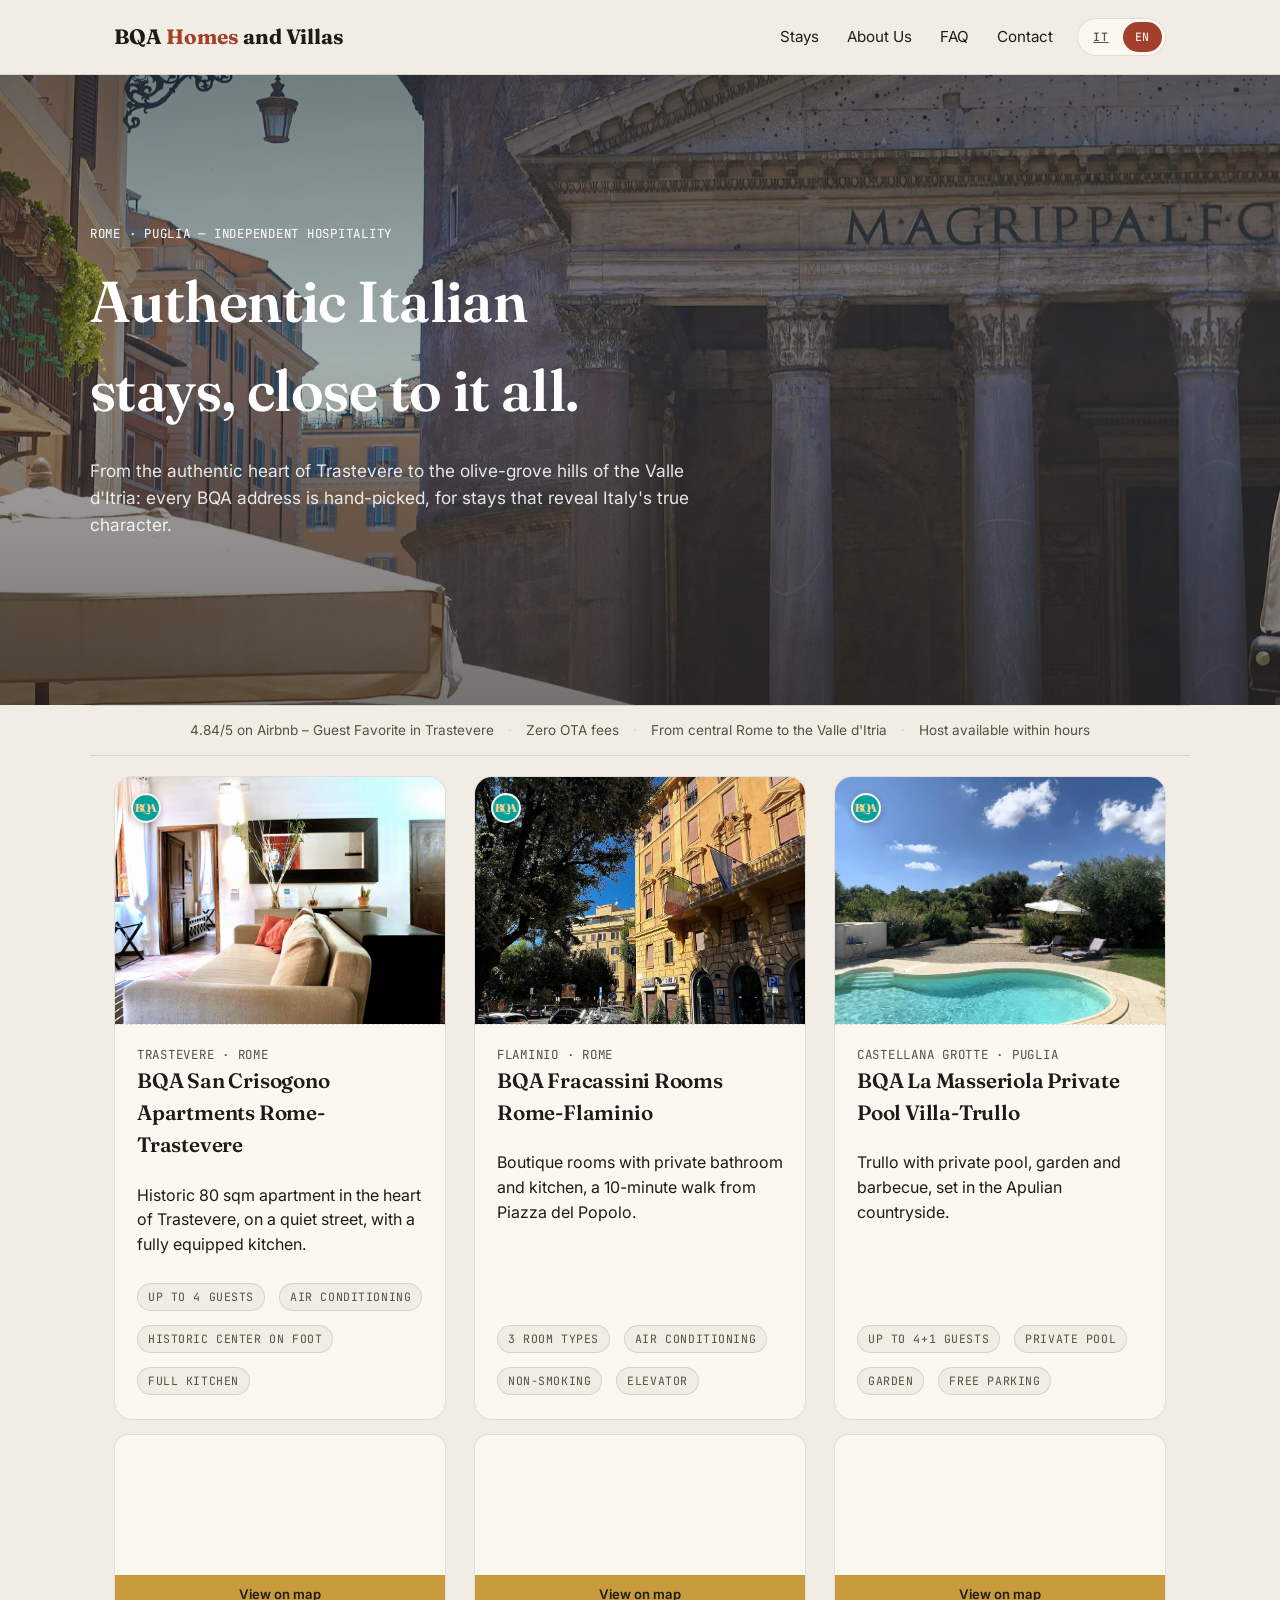
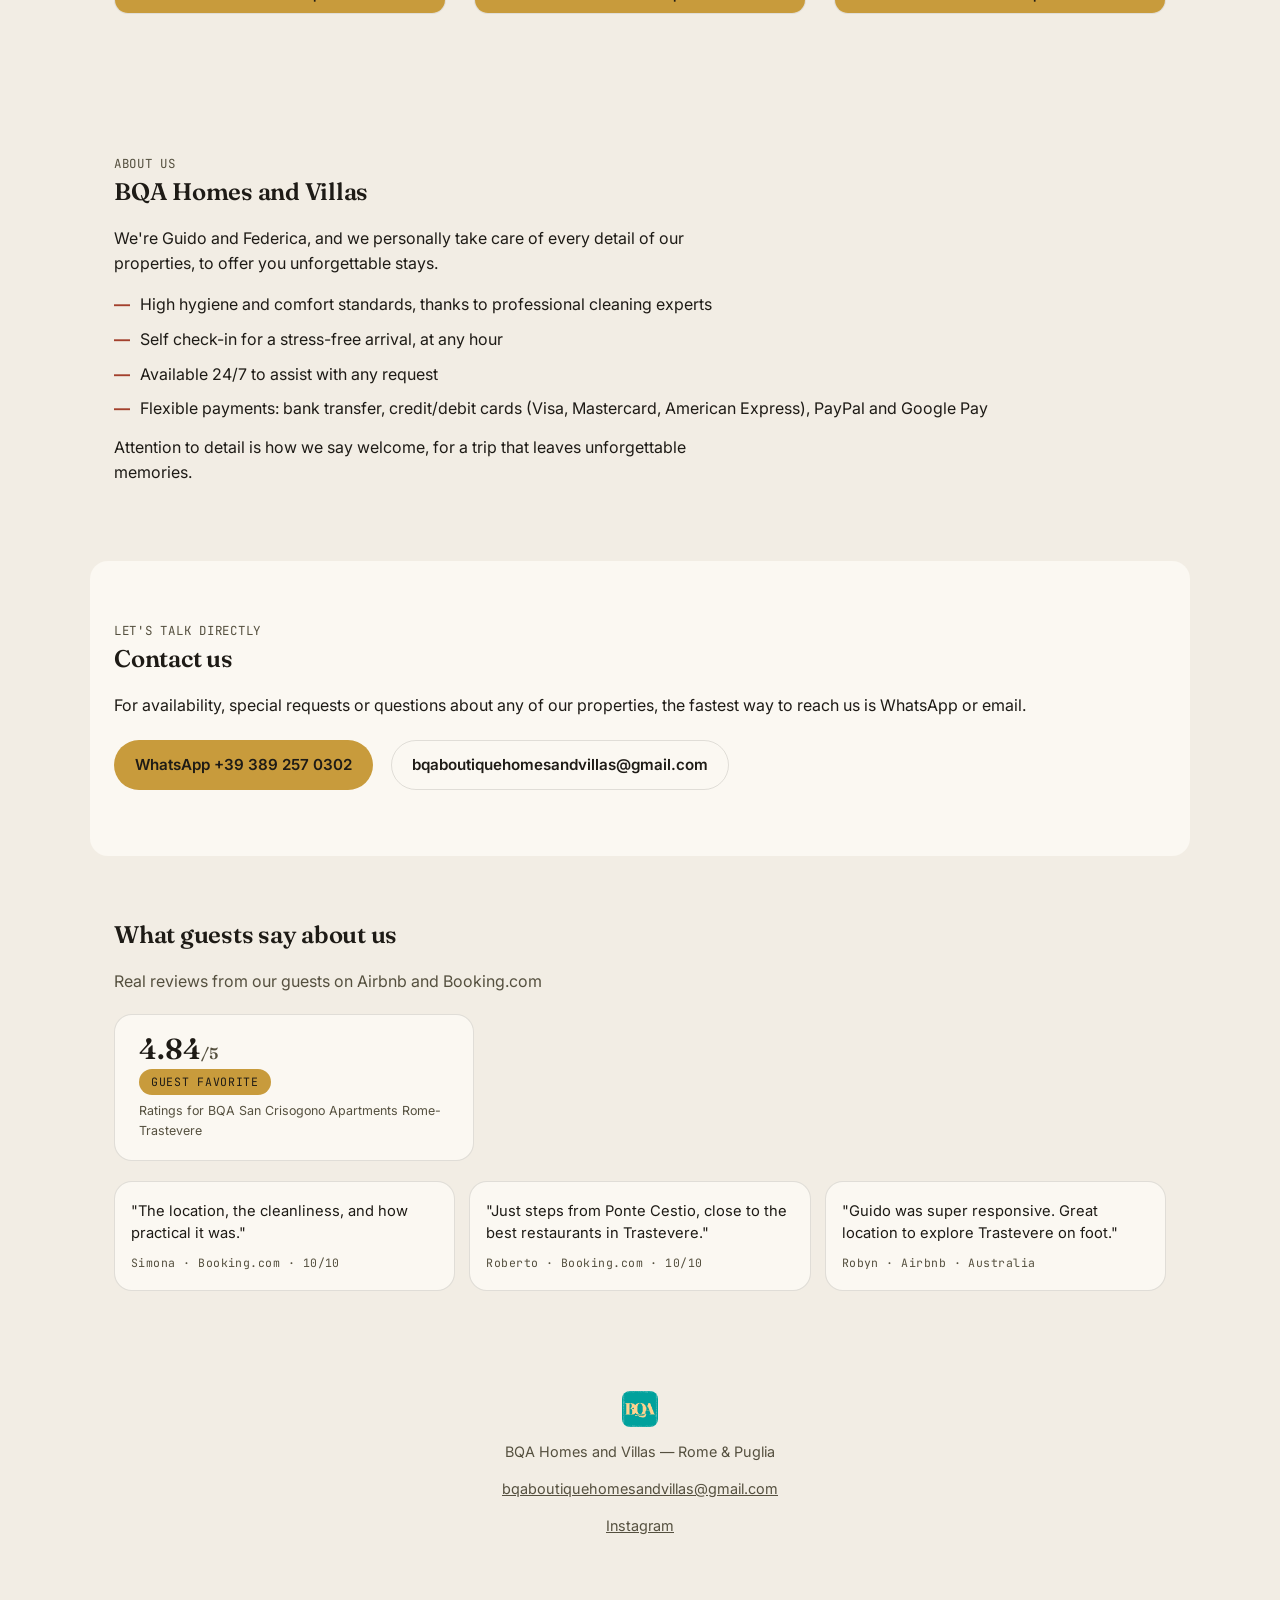
==== en/index.html @ 6a070a38 "Dati strutturati: JSON-LD WebSite in home IT ed EN - Aggiunto il blocco WebSite (name, url, inLangua" ====
<!DOCTYPE html>
<html lang="en" data-static-lang="en">
<head>
<meta charset="UTF-8">
<meta name="viewport" content="width=device-width, initial-scale=1.0">
<title>BQA Homes and Villas — Boutique Stays in Rome and Puglia</title>
<meta name="description" id="meta-description" content="BQA Homes and Villas: boutique stays in Rome (Trastevere, Flaminio) and the Puglia countryside near Castellana Grotte. Book directly with us, no OTA fees.">
<meta property="og:type" content="website">
<meta property="og:title" content="BQA Homes and Villas — Boutique Stays in Rome and Puglia">
<meta property="og:description" content="BQA Homes and Villas: boutique stays in Rome (Trastevere, Flaminio) and the Puglia countryside near Castellana Grotte. Book directly with us, no OTA fees.">
<meta property="og:image" content="https://bqahomesandvillas.com/images/Trastevere/salone1.jpg">
<meta property="og:url" content="https://bqahomesandvillas.com/en/">
<link rel="canonical" href="https://bqahomesandvillas.com/en/">
<meta property="og:locale" content="en_US">
<meta name="twitter:card" content="summary_large_image">
<meta name="twitter:title" content="BQA Homes and Villas — Boutique Stays in Rome and Puglia">
<meta name="twitter:description" content="BQA Homes and Villas: boutique stays in Rome (Trastevere, Flaminio) and the Puglia countryside near Castellana Grotte. Book directly with us, no OTA fees.">
<meta name="twitter:image" content="https://bqahomesandvillas.com/images/Trastevere/salone1.jpg">
<link rel="alternate" hreflang="it" href="https://bqahomesandvillas.com/">
<link rel="alternate" hreflang="en" href="https://bqahomesandvillas.com/en/">
<link rel="alternate" hreflang="x-default" href="https://bqahomesandvillas.com/">
<link rel="icon" href="/favicon.ico" sizes="48x48">
<link rel="icon" type="image/png" href="/images/icon-192.png" sizes="192x192">
<link rel="apple-touch-icon" href="/images/apple-touch-icon.png">
<link rel="stylesheet" href="/styles.css">
<script type="application/ld+json">
{
  "@context": "https://schema.org",
  "@type": "Organization",
  "name": "BQA Homes and Villas",
  "url": "https://bqahomesandvillas.com/",
  "logo": "https://bqahomesandvillas.com/images/icon-512.png",
  "sameAs": [
    "https://www.airbnb.it/h/bqa-san-crisogono-trastevere-roma",
    "https://www.booking.com/hotel/it/bqa-boutique-apartment-in-trastevere.html",
    "https://www.instagram.com/bqahomesandvillas/"
  ]
}
</script>
<script type="application/ld+json">
{
  "@context": "https://schema.org",
  "@type": "WebSite",
  "name": "BQA Homes and Villas",
  "url": "https://bqahomesandvillas.com/en/",
  "inLanguage": "en"
}
</script>
<!-- TODO: add Facebook and the Google Business listing to "sameAs" once they exist -->
</head>
<body>

<header class="site-header">
  <nav class="nav">
    <a href="/en/" class="brand">BQA <span>Homes</span> and Villas</a>
    <div class="nav-right">
      <ul class="nav-links">
        <li><a href="/en/#strutture">Stays</a></li>
        <li><a href="/en/#chi-siamo">About Us</a></li>
        <li><a href="/en/faq.html">FAQ</a></li>
        <li><a href="/en/#contatti">Contact</a></li>
      </ul>
      <div class="lang-switch" role="group" aria-label="Lingua / Language">
        <a class="lang-btn" href="/" hreflang="it">IT</a>
        <span class="lang-btn" aria-current="true">EN</span>
      </div>
    </div>
  </nav>
</header>

<section class="hero">
  <div class="hero-bg" aria-hidden="true">
    <div class="hero-bg-slide active"><img src="/images/Atmosfera/1.webp" width="1920" height="2880" alt="" loading="eager"></div>
    <div class="hero-bg-slide"><img src="/images/Atmosfera/2.webp" width="1920" height="3415" alt="" loading="lazy"></div>
    <div class="hero-bg-slide"><img src="/images/Atmosfera/3.webp" width="1920" height="2880" alt="" loading="lazy"></div>
    <div class="hero-bg-slide"><img src="/images/Atmosfera/4.webp" width="1920" height="2880" alt="" loading="lazy"></div>
    <div class="hero-bg-slide"><img src="/images/Atmosfera/5.webp" width="1920" height="2560" alt="" loading="lazy"></div>
    <div class="hero-bg-slide"><img src="/images/Atmosfera/6.webp" width="1920" height="1440" alt="" loading="lazy"></div>
    <div class="hero-bg-slide"><img src="/images/Atmosfera/7.webp" width="1920" height="1280" alt="" loading="lazy"></div>
    <div class="hero-bg-slide"><img src="/images/Atmosfera/8.webp" width="1920" height="2560" alt="" loading="lazy"></div>
  </div>
  <div class="hero-overlay" aria-hidden="true"></div>
  <div class="hero-content">
    <div class="mono eyebrow">Rome · Puglia — Independent hospitality</div>
    <h1>Authentic Italian stays, close to it all.</h1>
    <p class="lede">From the authentic heart of Trastevere to the olive-grove hills of the Valle d'Itria: every BQA address is hand-picked, for stays that reveal Italy's true character.</p>
  </div>
</section>

<div class="trust-bar">
  <span>4.84/5 on Airbnb – Guest Favorite in Trastevere</span>
  <span class="trust-sep" aria-hidden="true">·</span>
  <span>Zero OTA fees</span>
  <span class="trust-sep" aria-hidden="true">·</span>
  <span>From central Rome to the Valle d'Itria</span>
  <span class="trust-sep" aria-hidden="true">·</span>
  <span>Host available within hours</span>
</div>

<section id="strutture" class="tags">

  <div class="tag-wrap fade-in-section">
    <a class="keytag" href="trastevere.html">
      <img class="ring" src="/images/LOGO.png" width="500" height="500" alt="BQA" loading="lazy">
      <div class="photo"><picture><source srcset="/images/Trastevere/salone1.webp" type="image/webp"><img src="/images/Trastevere/salone1.jpg" width="1920" height="1280" alt="BQA San Crisogono Apartments Rome-Trastevere" loading="lazy"></picture></div>
      <div class="body">
        <div class="mono">Trastevere · Rome</div>
        <h3>BQA San Crisogono Apartments Rome-Trastevere</h3>
        <p>Historic 80 sqm apartment in the heart of Trastevere, on a quiet street, with a fully equipped kitchen.</p>
        <div class="specs">
          <span>Up to 4 guests</span>
          <span>Air conditioning</span>
          <span>Historic center on foot</span>
          <span>Full kitchen</span>
        </div>
      </div>
    </a>
    <div class="map-card compact">
      <iframe src="https://www.google.com/maps?q=41.8880726,12.4743106&z=16&output=embed" loading="lazy" referrerpolicy="no-referrer-when-downgrade" title="Map BQA San Crisogono Apartments Rome-Trastevere"></iframe>
      <a class="map-btn" href="https://www.google.com/maps/place/BQA+San+Crisogono+Apartments+Rome-Trastevere/@41.8880726,12.4717357,17z/data=!4m11!3m10!1s0x132f6107975628ed:0x79af854c231a8281!5m4!1s2026-08-06!2i3!4m1!1i2!8m2!3d41.8880726!4d12.4743106!16s%2Fg%2F11y474mmqk?authuser=1&amp;entry=ttu&amp;g_ep=EgoyMDI2MDcyOS4wIKXMDSoASAFQAw%3D%3D" target="_blank" rel="noopener">View on map</a>
    </div>
  </div>

  <div class="tag-wrap fade-in-section">
    <a class="keytag" href="/en/flaminio.html">
      <img class="ring" src="/images/LOGO.png" width="500" height="500" alt="BQA" loading="lazy">
      <div class="photo"><picture><source srcset="/images/Flaminio/15.webp" type="image/webp"><img src="/images/Flaminio/15.JPG" width="975" height="1300" alt="BQA Fracassini Rooms Rome-Flaminio" loading="lazy"></picture></div>
      <div class="body">
        <div class="mono">Flaminio · Rome</div>
        <h3>BQA Fracassini Rooms Rome-Flaminio</h3>
        <p>Boutique rooms with private bathroom and kitchen, a 10-minute walk from Piazza del Popolo.</p>
        <div class="specs">
          <span>3 room types</span>
          <span>Air conditioning</span>
          <span>Non-smoking</span>
          <span>Elevator</span>
        </div>
      </div>
    </a>
    <div class="map-card compact">
      <iframe src="https://www.google.com/maps?q=41.9234542,12.4691615&z=16&output=embed" loading="lazy" referrerpolicy="no-referrer-when-downgrade" title="Map BQA Fracassini Rooms Rome-Flaminio"></iframe>
      <a class="map-btn" href="https://www.google.com/maps/place/BQA+Fracassini+Rooms+Rome-Flaminio/@41.9234542,12.4665866,17z/data=!3m1!4b1!4m9!3m8!1s0x132f6139728bdc01:0xfcf9cb8cf42d84df!5m2!4m1!1i2!8m2!3d41.9234542!4d12.4691615!16s%2Fg%2F11lp60v3zh?hl=it-IT&amp;entry=ttu&amp;g_ep=EgoyMDI2MDcyOS4wIKXMDSoASAFQAw%3D%3D" target="_blank" rel="noopener">View on map</a>
    </div>
  </div>

  <div class="tag-wrap fade-in-section">
    <a class="keytag" href="/en/masseriola.html">
      <img class="ring" src="/images/LOGO.png" width="500" height="500" alt="BQA" loading="lazy">
      <div class="photo"><picture><source srcset="/images/Masseriola/1.webp" type="image/webp"><img src="/images/Masseriola/1.jpeg" width="1440" height="1046" alt="BQA La Masseriola Private Pool Villa-Trullo" loading="lazy"></picture></div>
      <div class="body">
        <div class="mono">Castellana Grotte · Puglia</div>
        <h3>BQA La Masseriola Private Pool Villa-Trullo</h3>
        <p>Trullo with private pool, garden and barbecue, set in the Apulian countryside.</p>
        <div class="specs">
          <span>Up to 4+1 guests</span>
          <span>Private pool</span>
          <span>Garden</span>
          <span>Free parking</span>
        </div>
      </div>
    </a>
    <div class="map-card compact">
      <iframe src="https://www.google.com/maps?q=40.8542347,17.2063741&z=16&output=embed" loading="lazy" referrerpolicy="no-referrer-when-downgrade" title="Map BQA La Masseriola Private Pool Villa-Trullo"></iframe>
      <a class="map-btn" href="https://www.google.com/maps/place/Strada+Comunale+Masseriola,+70013+Castellana+Grotte+BA/@40.8542347,17.2037992,17z/data=!3m1!4b1!4m6!3m5!1s0x1347b40980328535:0xad001b690aec833f!8m2!3d40.8542347!4d17.2063741!16s%2Fg%2F1q6j5svrz?entry=ttu&amp;g_ep=EgoyMDI2MDcyOS4wIKXMDSoASAFQAw%3D%3D" target="_blank" rel="noopener">View on map</a>
    </div>
  </div>

</section>

<section class="section fade-in-section" id="chi-siamo">
  <div class="mono">About us</div>
  <h2>BQA Homes and Villas</h2>
  <p class="lede" style="max-width:60ch;">We're Guido and Federica, and we personally take care of every detail of our properties, to offer you unforgettable stays.</p>
  <ul class="points">
    <li>High hygiene and comfort standards, thanks to professional cleaning experts</li>
    <li>Self check-in for a stress-free arrival, at any hour</li>
    <li>Available 24/7 to assist with any request</li>
    <li>Flexible payments: bank transfer, credit/debit cards (Visa, Mastercard, American Express), PayPal and Google Pay</li>
  </ul>
  <p class="lede" style="max-width:60ch; margin-top:14px;">Attention to detail is how we say welcome, for a trip that leaves unforgettable memories.</p>
</section>

<section id="contatti" class="section alt">
  <div class="mono">Let's talk directly</div>
  <h2>Contact us</h2>
  <p>For availability, special requests or questions about any of our properties, the fastest way to reach us is WhatsApp or email.</p>
  <div class="badge-row">
    <a class="btn btn-primary" href="https://wa.me/393892570302" target="_blank" rel="noopener">WhatsApp +39 389 257 0302</a>
    <a class="btn btn-outline" style="border-color:var(--line); color:var(--ink);" href="mailto:bqaboutiquehomesandvillas@gmail.com">bqaboutiquehomesandvillas@gmail.com</a>
  </div>
</section>

<section class="section home-reviews">
  <h2>What guests say about us</h2>
  <p class="lede">Real reviews from our guests on Airbnb and Booking.com</p>

  <div class="home-reviews-score">
    <div class="home-reviews-score-value"><span>4.84</span><span class="home-reviews-score-outof">/5</span></div>
    <div class="home-reviews-score-badge">Guest favorite</div>
    <div class="home-reviews-score-caption">Ratings for BQA San Crisogono Apartments Rome-Trastevere</div>
  </div>

  <div class="home-reviews-grid">
    <a class="home-review-card fade-in-section" href="trastevere.html#review-simona">
      <span class="home-review-quote">"The location, the cleanliness, and how practical it was."</span>
      <span class="home-review-meta">Simona · Booking.com · 10/10</span>
    </a>
    <a class="home-review-card fade-in-section" href="trastevere.html#review-roberto">
      <span class="home-review-quote">"Just steps from Ponte Cestio, close to the best restaurants in Trastevere."</span>
      <span class="home-review-meta">Roberto · Booking.com · 10/10</span>
    </a>
    <a class="home-review-card fade-in-section" href="trastevere.html#review-robyn">
      <span class="home-review-quote">"Guido was super responsive. Great location to explore Trastevere on foot."</span>
      <span class="home-review-meta">Robyn · Airbnb · Australia</span>
    </a>
  </div>
</section>

<a class="mobile-book-cta" id="mobile-book-cta" href="https://wa.me/393892570302?text=Hi%2C%20I%27d%20like%20information%20about%20your%20properties" target="_blank" rel="noopener">Book Direct</a>

<footer id="site-footer">
  <img class="footer-logo" src="/images/LOGO.png" width="500" height="500" alt="BQA Homes and Villas">
  <p>BQA Homes and Villas — Rome &amp; Puglia</p>
  <p><a href="mailto:bqaboutiquehomesandvillas@gmail.com">bqaboutiquehomesandvillas@gmail.com</a></p>
  <p><a href="https://www.instagram.com/bqahomesandvillas/" target="_blank" rel="noopener noreferrer" aria-label="Instagram BQA Homes and Villas">Instagram</a></p>
</footer>

<script src="/i18n.js"></script>

</body>
</html>
---- styles.css ----
@import url('https://fonts.googleapis.com/css2?family=Fraunces:opsz,wght@9..144,400;9..144,500;9..144,600;9..144,700&family=Inter:wght@400;500;600&family=JetBrains+Mono:wght@400;500&display=swap');

:root{
  --bg: #F2EDE4;
  --card: #FBF8F2;
  --ink: #1E1B16;
  --ink-soft: #55503f;
  --terracotta: #A3402C;
  --olive: #5C6B3F;
  --ochre: #C89B3C;
  --line: rgba(30,27,22,0.12);
  --radius: 18px;
}

*{ box-sizing: border-box; }
.sr-only{
  position:absolute; width:1px; height:1px; padding:0; margin:-1px;
  overflow:hidden; clip:rect(0,0,0,0); white-space:nowrap; border:0;
}
html{ scroll-behavior: smooth; }
body{
  margin:0;
  background: var(--bg);
  color: var(--ink);
  font-family: 'Inter', sans-serif;
  line-height: 1.55;
}
h1,h2,h3,.display{
  font-family: 'Fraunces', serif;
  font-weight: 600;
  letter-spacing: -0.01em;
  margin: 0 0 .4em;
}
.mono{
  font-family: 'JetBrains Mono', monospace;
  letter-spacing: .06em;
  text-transform: uppercase;
  font-size: .78rem;
  color: var(--ink-soft);
}
a{ color: inherit; }
img,svg,picture{ max-width:100%; height:auto; display:block; }

.wrap{ max-width: 1100px; margin: 0 auto; padding: 0 24px; }

/* ---------- Nav ---------- */
.site-header{
  position: sticky; top:0; z-index: 50;
  background: rgba(242,237,228,0.92);
  backdrop-filter: blur(6px);
  border-bottom: 1px solid var(--line);
}
.nav{ display:flex; align-items:center; justify-content:space-between; gap:18px; flex-wrap:wrap; padding: 18px 24px; max-width:1100px; margin:0 auto; }
.brand{ font-family:'Fraunces',serif; font-weight:700; font-size:1.3rem; text-decoration:none; color:var(--ink); }
.brand span{ color: var(--terracotta); }
.nav-right{ display:flex; align-items:center; gap:24px; flex-wrap:wrap; }
.nav-links{ display:flex; gap:28px; list-style:none; margin:0; padding:0; font-size:.95rem; }
.nav-links a{ text-decoration:none; border-bottom:2px solid transparent; padding-bottom:2px; }
.nav-links a:hover{ border-color: var(--terracotta); }

/* ---------- Language switch ---------- */
.lang-switch{
  display:inline-flex; align-items:center; gap:2px;
  border:1px solid var(--line); border-radius:999px;
  padding:3px; background: var(--card);
}
.lang-btn{
  font-family:'JetBrains Mono', monospace; font-size:.72rem; letter-spacing:.06em;
  text-transform:uppercase; font-weight:500;
  border:none; background:transparent; color: var(--ink-soft);
  padding:6px 12px; border-radius:999px; cursor:pointer;
  transition: background .2s ease, color .2s ease;
}
.lang-btn:hover{ color: var(--ink); }
.lang-btn[aria-pressed="true"], .lang-btn[aria-current="true"]{ background: var(--terracotta); color: var(--bg); }
@media (max-width:600px){
  .lang-btn{ padding:13px 14px; }
}

/* ---------- Hero ---------- */
.hero{ position:relative; overflow:hidden; isolation:isolate; display:flex; align-items:center; min-height:clamp(460px, 70vh, 720px); padding:24px; }
.hero-bg{ position:absolute; inset:0; z-index:0; }
.hero-bg-slide{ position:absolute; inset:0; opacity:0; overflow:hidden; transition:opacity 1.2s ease; }
.hero-bg-slide.active{ opacity:1; }
.hero-bg-slide img{ width:100%; height:100%; object-fit:cover; display:block; transform:scale(1); }
.hero-bg-slide.active img{ animation: hero-kenburns 6s ease-in-out forwards; }
@keyframes hero-kenburns{ from{ transform:scale(1); } to{ transform:scale(1.08); } }
.hero-overlay{ position:absolute; inset:0; z-index:1; background:linear-gradient(180deg, rgba(30,27,22,.55) 0%, rgba(30,27,22,.35) 45%, rgba(30,27,22,.62) 100%); }
.hero-content{ position:relative; z-index:2; max-width:1100px; margin:0 auto; width:100%; }
.hero .eyebrow{ margin-bottom: 14px; color:#fff; }
.hero h1{ font-size: clamp(2.2rem, 5vw, 3.6rem); max-width: 14ch; color:#fff; }
.hero p.lede{ max-width:56ch; color: rgba(255,255,255,.88); font-size:1.08rem; }
.hero--plain{ flex-direction:column; align-items:stretch; gap:12px; min-height:0; max-width:1100px; margin:0 auto; padding:60px 24px 0; }
.hero--plain h1{ color: var(--ink); }
.hero--plain p.lede{ color: var(--ink-soft); max-width:64ch; }
.hero--plain .mono{ color: var(--ink-soft); }
@media (prefers-reduced-motion: reduce){
  .hero-bg-slide{ transition:none; }
  .hero-bg-slide.active img{ animation:none; transform:scale(1); }
}

/* ---------- Key tag cards ---------- */
.tags{
  display:grid;
  grid-template-columns: repeat(auto-fit, minmax(280px,1fr));
  gap: 28px;
  padding: 20px 24px 80px;
  max-width: 1100px; margin:0 auto;
}
.keytag{
  background: var(--card);
  border-radius: var(--radius);
  border:1px solid var(--line);
  overflow:hidden;
  text-decoration:none;
  color: var(--ink);
  display:flex; flex-direction:column;
  flex:1;
  transition: transform .25s ease, box-shadow .25s ease;
  position:relative;
}
.keytag:hover{ transform: translateY(-4px); box-shadow: 0 18px 40px rgba(30,27,22,0.14); }
.keytag .ring{
  position:absolute; top:16px; left:16px;
  width:30px; height:30px; border-radius:50%;
  object-fit:cover; background: var(--bg);
  border: 2px solid rgba(251,248,242,0.9);
  box-shadow: 0 2px 6px rgba(30,27,22,0.25);
  z-index:2;
}
.keytag .photo{ aspect-ratio: 4/3; overflow:hidden; }
.keytag .photo picture{ height:100%; }
.keytag .photo img{ width:100%; height:100%; object-fit:cover; }
.keytag .body{ padding: 20px 22px 24px; border-top: 1px dashed var(--line); display:flex; flex-direction:column; flex:1; }
.keytag h3{ font-size:1.3rem; margin-bottom:.25em; }
.keytag .specs{ display:flex; gap:14px; margin-top:auto; padding-top:10px; flex-wrap:wrap; }
.keytag .specs span{ font-family:'JetBrains Mono', monospace; font-size:.72rem; letter-spacing:.05em; text-transform:uppercase; color:var(--ink-soft); background:var(--bg); border:1px solid var(--line); border-radius:20px; padding:4px 10px; }

/* ---------- Sections ---------- */
.section{ padding: 60px 24px; max-width:1100px; margin:0 auto; }
.section.alt{ background: var(--card); border-radius: var(--radius); }
.two-col{ display:grid; grid-template-columns: 1.1fr .9fr; gap:48px; align-items:start; }
@media (max-width:760px){ .two-col{ grid-template-columns:1fr; } }

.gallery{ display:grid; grid-template-columns:1fr 1fr; gap:14px; margin-top:18px; }
.gallery img{ border-radius: 14px; aspect-ratio:4/3; object-fit:cover; }

.gallery-grid{ display:grid; grid-template-columns: repeat(auto-fill, minmax(150px,1fr)); gap:10px; margin-top:14px; }
.gallery-grid a{ display:block; border-radius:10px; overflow:hidden; }
.gallery-grid img{ border-radius:10px; aspect-ratio:4/3; object-fit:cover; width:100%; transition: transform .25s ease, opacity .25s ease; }
.gallery-grid a:hover img{ transform: scale(1.05); opacity:.9; }

ul.points{ list-style:none; margin:0; padding:0; display:grid; gap:10px; }
ul.points li{ display:flex; gap:10px; align-items:flex-start; }
ul.points li::before{ content:"—"; color:var(--terracotta); font-weight:700; }

/* ---------- Booking card ---------- */
.book-card{
  background: var(--ink); color: var(--bg);
  border-radius: var(--radius);
  padding: 32px;
}
.book-card h2{ color: var(--bg); }
.book-card .mono{ color: rgba(242,237,228,0.6); }
.btn{
  display:inline-flex; align-items:center; gap:8px;
  padding: 12px 20px; border-radius: 999px;
  text-decoration:none; font-weight:600; font-size:.95rem;
  border: 1px solid transparent;
  margin: 6px 8px 6px 0;
}
.btn-primary{ background: var(--ochre); color: var(--ink); }
.btn-primary:hover{ background:#dcae4a; }
.btn-outline{ border-color: rgba(242,237,228,0.4); color: var(--bg); }
.btn-outline:hover{ border-color: var(--bg); }
.btn-outline-dark{ border-color: var(--line); color: var(--ink); }
.btn-outline-dark:hover{ border-color: var(--terracotta); color: var(--terracotta); }

.avail-form{
  display:flex; flex-wrap:wrap; align-items:flex-end; gap:12px;
  margin: 18px 0 6px;
}
.avail-form-row{ display:flex; flex-direction:column; gap:4px; }
.avail-form-row label{
  font-family:'JetBrains Mono', monospace; font-size:.72rem; letter-spacing:.04em;
  color: rgba(242,237,228,0.7);
}
.avail-form-row input{
  font-family:'Inter', sans-serif; font-size:.92rem;
  padding:9px 12px; border-radius:10px; border:1px solid rgba(242,237,228,0.3);
  background: rgba(242,237,228,0.08); color: var(--bg);
}
.avail-form-row-guests input{ width:72px; }
.avail-form-error{
  flex-basis:100%; color:#f3a0a0; font-size:.85rem; margin:0;
}
.book-secondary-ctas{ display:flex; flex-wrap:wrap; }

.bank-box{
  margin-top:18px; padding:16px 18px; border-radius:12px;
  background: rgba(242,237,228,0.06); border:1px solid rgba(242,237,228,0.15);
  font-family:'JetBrains Mono', monospace; font-size:.86rem; line-height:1.7;
}

.pay-badges{ display:flex; gap:8px; flex-wrap:wrap; margin-top:14px; }
.pay-badges span{
  font-family:'JetBrains Mono', monospace; font-size:.72rem; letter-spacing:.05em; text-transform:uppercase;
  color: rgba(242,237,228,0.85); background: rgba(242,237,228,0.08);
  border:1px solid rgba(242,237,228,0.25); border-radius:20px; padding:5px 12px;
}

/* ---------- Footer ---------- */
.cross-links{ max-width:1100px; margin:0 auto; padding: 0 24px 8px; text-align:center; font-size:.85rem; color: var(--ink-soft); }
.cross-links a{ color: var(--terracotta); text-decoration: underline; }

/* ---------- FAQ accordion ---------- */
.faq-accordion{ margin-top:20px; border-top:1px solid var(--line); }
.faq-item{ border-bottom:1px solid var(--line); }
.faq-item h3{ margin:0; font-family:'Inter', sans-serif; font-weight:600; letter-spacing:normal; }
.faq-question{
  width:100%; display:flex; align-items:center; justify-content:space-between; gap:16px;
  background:none; border:0; padding:18px 4px; text-align:left; cursor:pointer;
  font-family:'Inter', sans-serif; font-size:1rem; font-weight:600; color:var(--ink);
}
.faq-question:hover{ color:var(--terracotta); }
.faq-icon{
  font-size:1.4rem; color:var(--terracotta); line-height:1; flex-shrink:0;
  transition: transform .25s ease;
}
.faq-question[aria-expanded="true"] .faq-icon{ transform:rotate(45deg); }
.faq-panel{ display:grid; grid-template-rows:0fr; transition:grid-template-rows .3s ease; }
.faq-panel.open{ grid-template-rows:1fr; }
.faq-panel-inner{ overflow:hidden; }
.faq-panel-inner p{ margin:0 0 18px; padding-right:40px; color:var(--ink-soft); line-height:1.6; font-size:.95rem; }

footer{ padding: 40px 24px 60px; text-align:center; color: var(--ink-soft); font-size:.9rem; }
footer a{ text-decoration:underline; }
footer .footer-logo{ height:36px; width:auto; margin:0 auto 14px; border-radius:8px; }

.badge-row{ display:flex; gap:10px; flex-wrap:wrap; margin-top:16px; }

/* ---------- Map card ---------- */
.tag-wrap{ display:flex; flex-direction:column; gap:14px; }

.map-card{
  border-radius:14px; overflow:hidden; border:1px solid var(--line); background:var(--card);
  margin-top:20px;
}
.map-card iframe{ width:100%; height:220px; display:block; border:0; }
.map-card .map-btn{
  display:block; text-align:center; text-decoration:none;
  background: var(--ochre); color: var(--ink);
  font-weight:600; font-size:.92rem; padding:12px;
}
.map-card .map-btn:hover{ background:#dcae4a; }

.map-card.compact{ margin-top:0; }
.map-card.compact iframe{ height:140px; }
.map-card.compact .map-btn{ padding:9px; font-size:.82rem; }

.avail-card{
  border-radius:14px; overflow:hidden; border:1px solid var(--line); background:var(--card);
  margin-top:14px;
}
.avail-card .avail-body{ padding:16px 18px 14px; }
.avail-card .avail-body p{ font-size:.92rem; color:var(--ink); line-height:1.6; margin:6px 0 0; }
.avail-card .avail-btn{
  display:block; text-align:center; text-decoration:none;
  background: var(--olive); color: var(--bg);
  font-weight:600; font-size:.92rem; padding:12px;
}
.avail-card .avail-btn:hover{ background:#4d5934; }

.avail-card.compact{ margin-top:0; }
.avail-card.compact .avail-body{ padding:12px 14px 10px; }
.avail-card.compact .avail-body p{ font-size:.82rem; }
.avail-card.compact .avail-btn{ padding:9px; font-size:.82rem; }

/* ---------- Zona / Quartiere ---------- */
.zona-quartiere .lede{ max-width:64ch; color:var(--ink-soft); }
.zona-grid{
  display:grid; grid-template-columns: repeat(auto-fill, minmax(150px,1fr));
  gap:10px; margin-top:18px;
}
.zona-thumb{
  display:block; width:100%; padding:0; margin:0; border:0; cursor:pointer;
  background:none; border-radius:10px; overflow:hidden;
}
.zona-thumb img{
  border-radius:10px; aspect-ratio:4/3; object-fit:cover; width:100%;
  transition: transform .25s ease, opacity .25s ease;
}
.zona-thumb:hover img{ transform: scale(1.05); opacity:.9; }

.gallery-thumb{
  display:block; width:100%; padding:0; margin:0; border:0; cursor:pointer;
  background:none; border-radius:10px; overflow:hidden;
}
.gallery-thumb img{
  border-radius:10px; aspect-ratio:4/3; object-fit:cover; width:100%;
  transition: transform .25s ease, opacity .25s ease;
}
.gallery-thumb:hover img{ transform: scale(1.05); opacity:.9; }

/* ---------- Lightbox ---------- */
.lightbox{ position:fixed; inset:0; z-index:200; display:none; align-items:center; justify-content:center; }
.lightbox.open{ display:flex; }
.lightbox-backdrop{ position:absolute; inset:0; background: rgba(30,27,22,0.92); }
.lightbox-img{
  position:relative; max-width:90vw; max-height:82vh; border-radius:12px;
  box-shadow: 0 20px 60px rgba(0,0,0,0.5); z-index:1;
}
.lightbox-close, .lightbox-prev, .lightbox-next{
  position:absolute; z-index:2; background: rgba(251,248,242,0.12);
  border:1px solid rgba(251,248,242,0.35); color: var(--bg);
  width:44px; height:44px; border-radius:50%; font-size:1.4rem; line-height:1;
  cursor:pointer; display:flex; align-items:center; justify-content:center;
  transition: background .2s ease;
}
.lightbox-close:hover, .lightbox-prev:hover, .lightbox-next:hover{ background: rgba(251,248,242,0.25); }
.lightbox-close{ top:18px; right:18px; }
.lightbox-prev{ left:18px; top:50%; transform:translateY(-50%); }
.lightbox-next{ right:18px; top:50%; transform:translateY(-50%); }
.lightbox-counter{
  position:absolute; bottom:18px; left:50%; transform:translateX(-50%); z-index:2;
  font-family:'JetBrains Mono', monospace; font-size:.78rem;
  color: rgba(251,248,242,0.8); letter-spacing:.06em;
}
@media (max-width:640px){
  .lightbox-prev{ left:8px; }
  .lightbox-next{ right:8px; }
  .lightbox-close{ top:10px; right:10px; }
}

/* ---------- Perché Prenotare Diretto ---------- */
.why-grid{
  display:grid; grid-template-columns: repeat(5, 1fr);
  gap:14px; margin-top:20px;
}
.why-card{
  padding: 12px 10px; text-align:center;
}
.why-icon{ font-size:1.8rem; margin-bottom:10px; }
.why-card p{ margin:0; font-size:.92rem; color:var(--ink); line-height:1.5; }
@media (max-width:900px){ .why-grid{ grid-template-columns: repeat(2, 1fr); } }
@media (max-width:560px){ .why-grid{ grid-template-columns: 1fr; } }

/* ---------- Recensioni ---------- */
.reviews-section .lede{ max-width:64ch; color:var(--ink-soft); }

.reviews-score{
  display:flex; gap:32px; flex-wrap:wrap; align-items:center;
  background: var(--card); border:1px solid var(--line); border-radius: var(--radius);
  padding: 24px 28px; margin-top:20px;
}
.reviews-score-main{ min-width:160px; }
.reviews-score-value{ font-family:'Fraunces', serif; font-weight:600; font-size:2.2rem; color:var(--ink); line-height:1; }
.reviews-score-outof{ font-size:1.1rem; color:var(--ink-soft); }
.reviews-score-badge{
  display:inline-block; margin-top:8px;
  font-family:'JetBrains Mono', monospace; font-size:.72rem; letter-spacing:.06em; text-transform:uppercase;
  color: var(--ink); background: var(--ochre); border-radius:999px; padding:4px 12px;
}
.reviews-score-count{ margin-top:8px; font-size:.82rem; color:var(--ink-soft); }

.reviews-cat-grid{
  display:grid; grid-template-columns: repeat(6, auto); gap:20px; flex:1;
}
.reviews-cat{ display:flex; flex-direction:column; align-items:center; text-align:center; gap:4px; }
.reviews-cat-value{ font-family:'Fraunces', serif; font-weight:600; font-size:1.3rem; color:var(--terracotta); }
.reviews-cat-label{ font-size:.76rem; color:var(--ink-soft); }
@media (max-width:900px){ .reviews-cat-grid{ grid-template-columns: repeat(3, auto); } }
@media (max-width:560px){ .reviews-cat-grid{ grid-template-columns: repeat(2, auto); } }

.reviews-grid{
  display:grid; grid-template-columns: repeat(5, 1fr);
  gap:14px; margin-top:20px;
}
.review-card{
  display:block; width:100%; text-align:left; cursor:pointer;
  background: var(--card); border:1px solid var(--line); border-radius: var(--radius);
  padding: 18px 16px; font-family:'Inter', sans-serif;
  transition: transform .2s ease, box-shadow .2s ease;
}
.review-card:hover{ transform: translateY(-3px); box-shadow: 0 14px 30px rgba(30,27,22,0.12); }
.review-quote::before{
  content:"\201C"; display:block; font-family:'Fraunces', serif;
  font-size:2.2rem; line-height:1; color: var(--terracotta); margin-bottom:2px;
}
.review-quote{ display:block; font-size:.92rem; color:var(--ink); line-height:1.5; }

/* La sezione recensioni usa .section.alt (sfondo --card): le card interne
   passano a --bg per restare distinguibili invece di confondersi con lo sfondo */
.reviews-section.alt .review-card,
.reviews-section.alt .reviews-score{ background: var(--bg); }
.review-meta{ display:block; margin-top:10px; font-family:'JetBrains Mono', monospace; font-size:.72rem; letter-spacing:.04em; color:var(--ink-soft); }
@media (max-width:900px){ .reviews-grid{ grid-template-columns: repeat(2, 1fr); } }
@media (max-width:560px){ .reviews-grid{ grid-template-columns: 1fr; } }

.review-modal{ position:fixed; inset:0; z-index:200; display:none; align-items:center; justify-content:center; padding:24px; }
.review-modal.open{ display:flex; }
.review-modal-backdrop{ position:absolute; inset:0; background: rgba(30,27,22,0.92); }
.review-modal-box{
  position:relative; z-index:1; max-width:560px; width:100%; max-height:82vh; overflow-y:auto;
  background: var(--card); border-radius: var(--radius); padding: 32px 28px;
  box-shadow: 0 20px 60px rgba(0,0,0,0.5);
}
.review-modal-close{
  position:absolute; top:16px; right:16px; width:44px; height:44px; border-radius:50%;
  border:1px solid var(--line); background: var(--bg); color: var(--ink);
  font-size:1.3rem; line-height:1; cursor:pointer; display:flex; align-items:center; justify-content:center;
}
.review-modal-meta{
  font-family:'JetBrains Mono', monospace; font-size:.76rem; letter-spacing:.04em;
  color: var(--terracotta); margin:0 40px 12px 0;
}
.review-modal-text{ margin:0; font-size:1rem; color:var(--ink); line-height:1.65; }

/* ---------- Recensioni homepage ---------- */
.home-reviews .lede{ max-width:64ch; color:var(--ink-soft); }

.home-reviews-score{
  display:flex; flex-direction:column; align-items:flex-start; gap:6px;
  background: var(--card); border:1px solid var(--line); border-radius: var(--radius);
  padding: 20px 24px; margin-top:20px; max-width:360px;
}
.home-reviews-score-value{ font-family:'Fraunces', serif; font-weight:600; font-size:1.8rem; color:var(--ink); line-height:1; }
.home-reviews-score-outof{ font-size:1rem; color:var(--ink-soft); }
.home-reviews-score-badge{
  font-family:'JetBrains Mono', monospace; font-size:.72rem; letter-spacing:.06em; text-transform:uppercase;
  color: var(--ink); background: var(--ochre); border-radius:999px; padding:4px 12px;
}
.home-reviews-score-caption{ font-size:.78rem; color:var(--ink-soft); }

.home-reviews-grid{
  display:grid; grid-template-columns: repeat(3, 1fr);
  gap:14px; margin-top:20px;
}
.home-review-card{
  display:block; text-decoration:none; color:var(--ink);
  background: var(--card); border:1px solid var(--line); border-radius: var(--radius);
  padding: 18px 16px; font-family:'Inter', sans-serif;
  transition: transform .2s ease, box-shadow .2s ease;
}
.home-review-card:hover{ transform: translateY(-3px); box-shadow: 0 14px 30px rgba(30,27,22,0.12); }
.home-review-quote{ display:block; font-size:.92rem; line-height:1.5; }
.home-review-meta{ display:block; margin-top:10px; font-family:'JetBrains Mono', monospace; font-size:.72rem; letter-spacing:.04em; color:var(--ink-soft); }
@media (max-width:760px){ .home-reviews-grid{ grid-template-columns: 1fr; } }

/* ---------- Trust bar ---------- */
.trust-bar{
  max-width:1100px; margin:0 auto; padding:14px 24px;
  display:flex; flex-wrap:wrap; align-items:center; justify-content:center;
  gap:8px 14px; text-align:center;
  font-family:'Inter', sans-serif; font-size:.85rem; color:var(--ink-soft);
  border-top:1px solid var(--line); border-bottom:1px solid var(--line);
}
.trust-sep{ color:var(--line); }
@media (max-width:600px){ .trust-bar{ font-size:.8rem; gap:6px 10px; padding:12px 24px; } }

/* ---------- Fade-in on scroll (JS-only, safe no-JS fallback) ---------- */
.js-fade-ready .fade-in-section{
  opacity:0; transform:translateY(28px);
  transition: opacity .65s ease, transform .65s ease;
}
.js-fade-ready .fade-in-section.visible{ opacity:1; transform:none; }

/* ---------- Mobile sticky booking CTA ---------- */
.mobile-book-cta{ display:none; }
@media (max-width:768px){
  body{ padding-bottom: 64px; }
  .mobile-book-cta{
    display:flex; align-items:center; justify-content:center;
    position:fixed; left:0; right:0; bottom:0; z-index:40;
    background: var(--terracotta); color: var(--bg);
    font-family:'Inter', sans-serif; font-weight:600; font-size:.95rem;
    text-decoration:none; text-align:center;
    padding:14px 24px calc(14px + env(safe-area-inset-bottom));
    box-shadow: 0 -6px 20px rgba(30,27,22,0.18);
    transition: transform .3s ease, opacity .3s ease;
  }
  .mobile-book-cta.hide-at-footer{ transform:translateY(120%); opacity:0; pointer-events:none; }
}
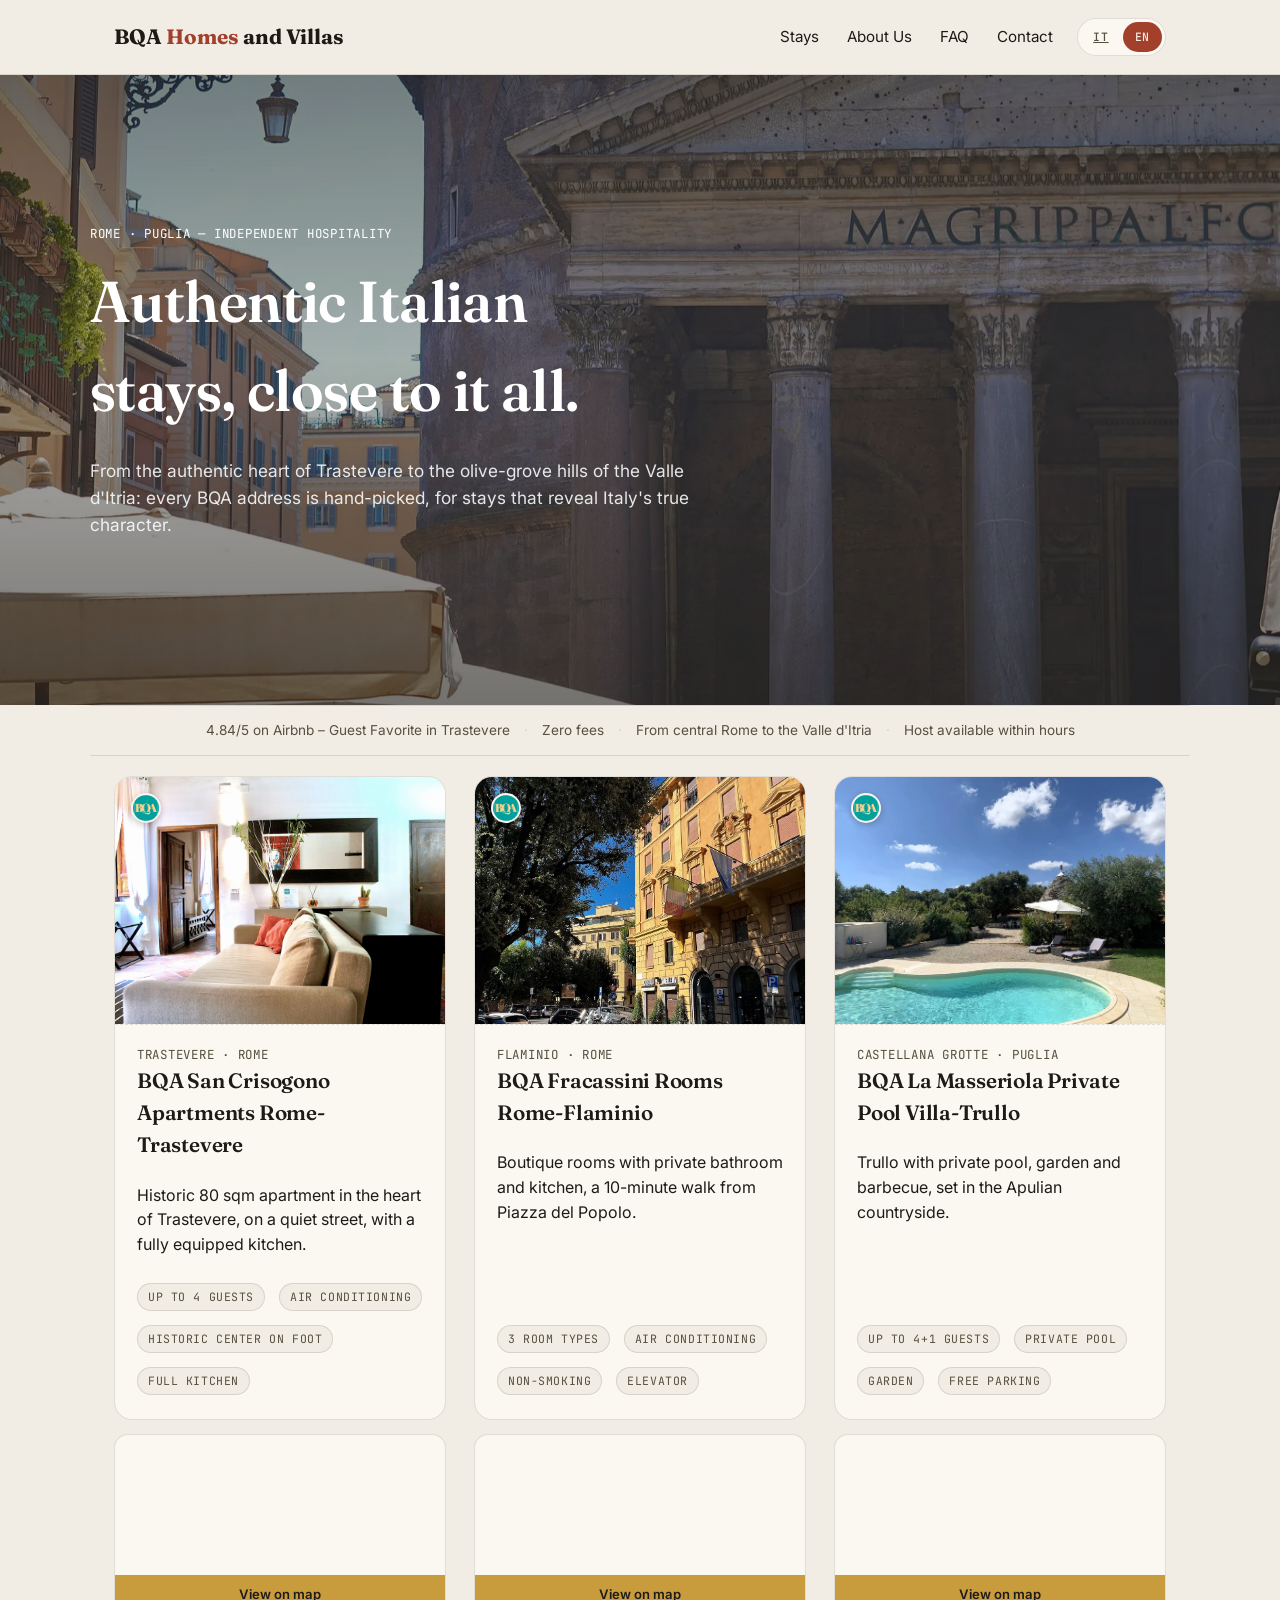
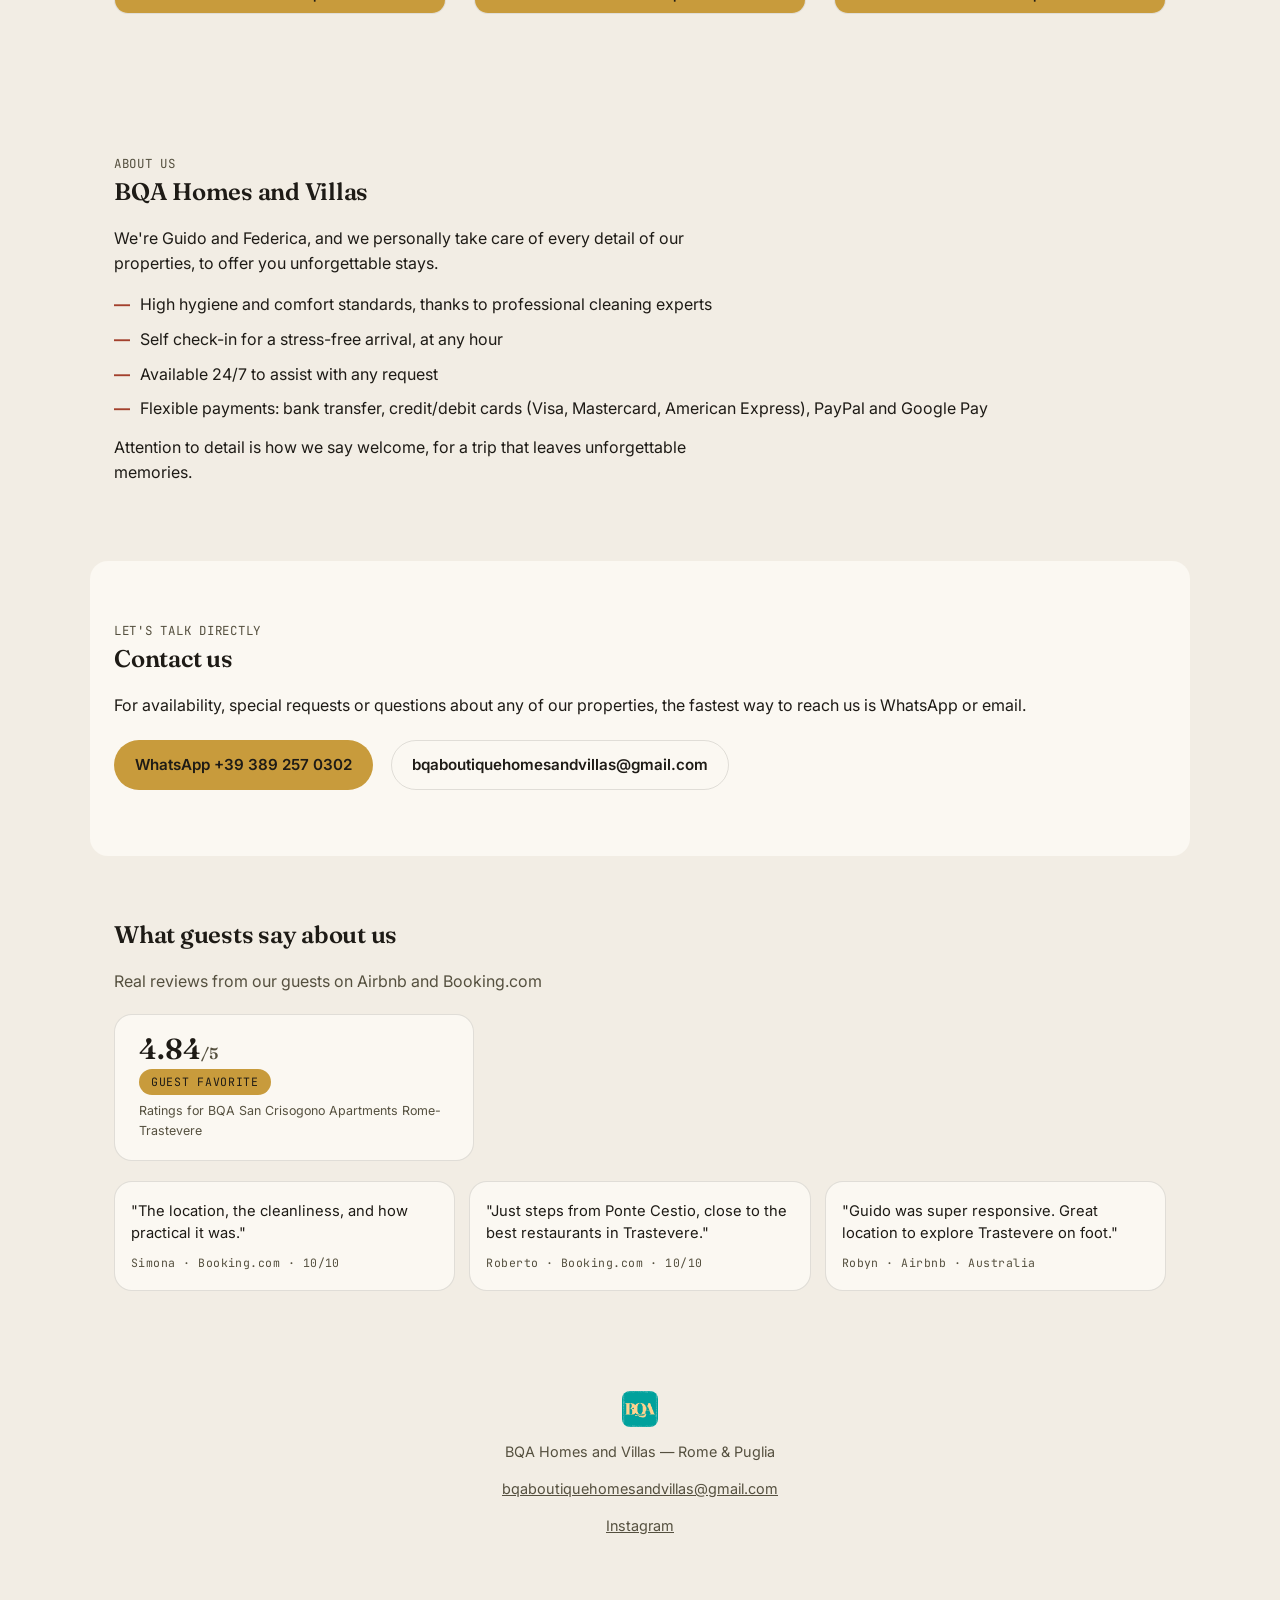
==== commit ad8c6428: "Allinea i fatti del sito con Airbnb e Booking (Fase 1 GEO) Trastevere e Flaminio: orari check-in/che" ====
--- a/en/index.html
+++ b/en/index.html
@@ -4,17 +4,17 @@
 <meta charset="UTF-8">
 <meta name="viewport" content="width=device-width, initial-scale=1.0">
 <title>BQA Homes and Villas — Boutique Stays in Rome and Puglia</title>
-<meta name="description" id="meta-description" content="BQA Homes and Villas: boutique stays in Rome (Trastevere, Flaminio) and the Puglia countryside near Castellana Grotte. Book directly with us, no OTA fees.">
+<meta name="description" id="meta-description" content="BQA Homes and Villas: boutique stays in Rome (Trastevere, Flaminio) and the Puglia countryside near Castellana Grotte. Book directly with us, no fees.">
 <meta property="og:type" content="website">
 <meta property="og:title" content="BQA Homes and Villas — Boutique Stays in Rome and Puglia">
-<meta property="og:description" content="BQA Homes and Villas: boutique stays in Rome (Trastevere, Flaminio) and the Puglia countryside near Castellana Grotte. Book directly with us, no OTA fees.">
+<meta property="og:description" content="BQA Homes and Villas: boutique stays in Rome (Trastevere, Flaminio) and the Puglia countryside near Castellana Grotte. Book directly with us, no fees.">
 <meta property="og:image" content="https://bqahomesandvillas.com/images/Trastevere/salone1.jpg">
 <meta property="og:url" content="https://bqahomesandvillas.com/en/">
 <link rel="canonical" href="https://bqahomesandvillas.com/en/">
 <meta property="og:locale" content="en_US">
 <meta name="twitter:card" content="summary_large_image">
 <meta name="twitter:title" content="BQA Homes and Villas — Boutique Stays in Rome and Puglia">
-<meta name="twitter:description" content="BQA Homes and Villas: boutique stays in Rome (Trastevere, Flaminio) and the Puglia countryside near Castellana Grotte. Book directly with us, no OTA fees.">
+<meta name="twitter:description" content="BQA Homes and Villas: boutique stays in Rome (Trastevere, Flaminio) and the Puglia countryside near Castellana Grotte. Book directly with us, no fees.">
 <meta name="twitter:image" content="https://bqahomesandvillas.com/images/Trastevere/salone1.jpg">
 <link rel="alternate" hreflang="it" href="https://bqahomesandvillas.com/">
 <link rel="alternate" hreflang="en" href="https://bqahomesandvillas.com/en/">
@@ -90,7 +90,7 @@
 <div class="trust-bar">
   <span>4.84/5 on Airbnb – Guest Favorite in Trastevere</span>
   <span class="trust-sep" aria-hidden="true">·</span>
-  <span>Zero OTA fees</span>
+  <span>Zero fees</span>
   <span class="trust-sep" aria-hidden="true">·</span>
   <span>From central Rome to the Valle d'Itria</span>
   <span class="trust-sep" aria-hidden="true">·</span>
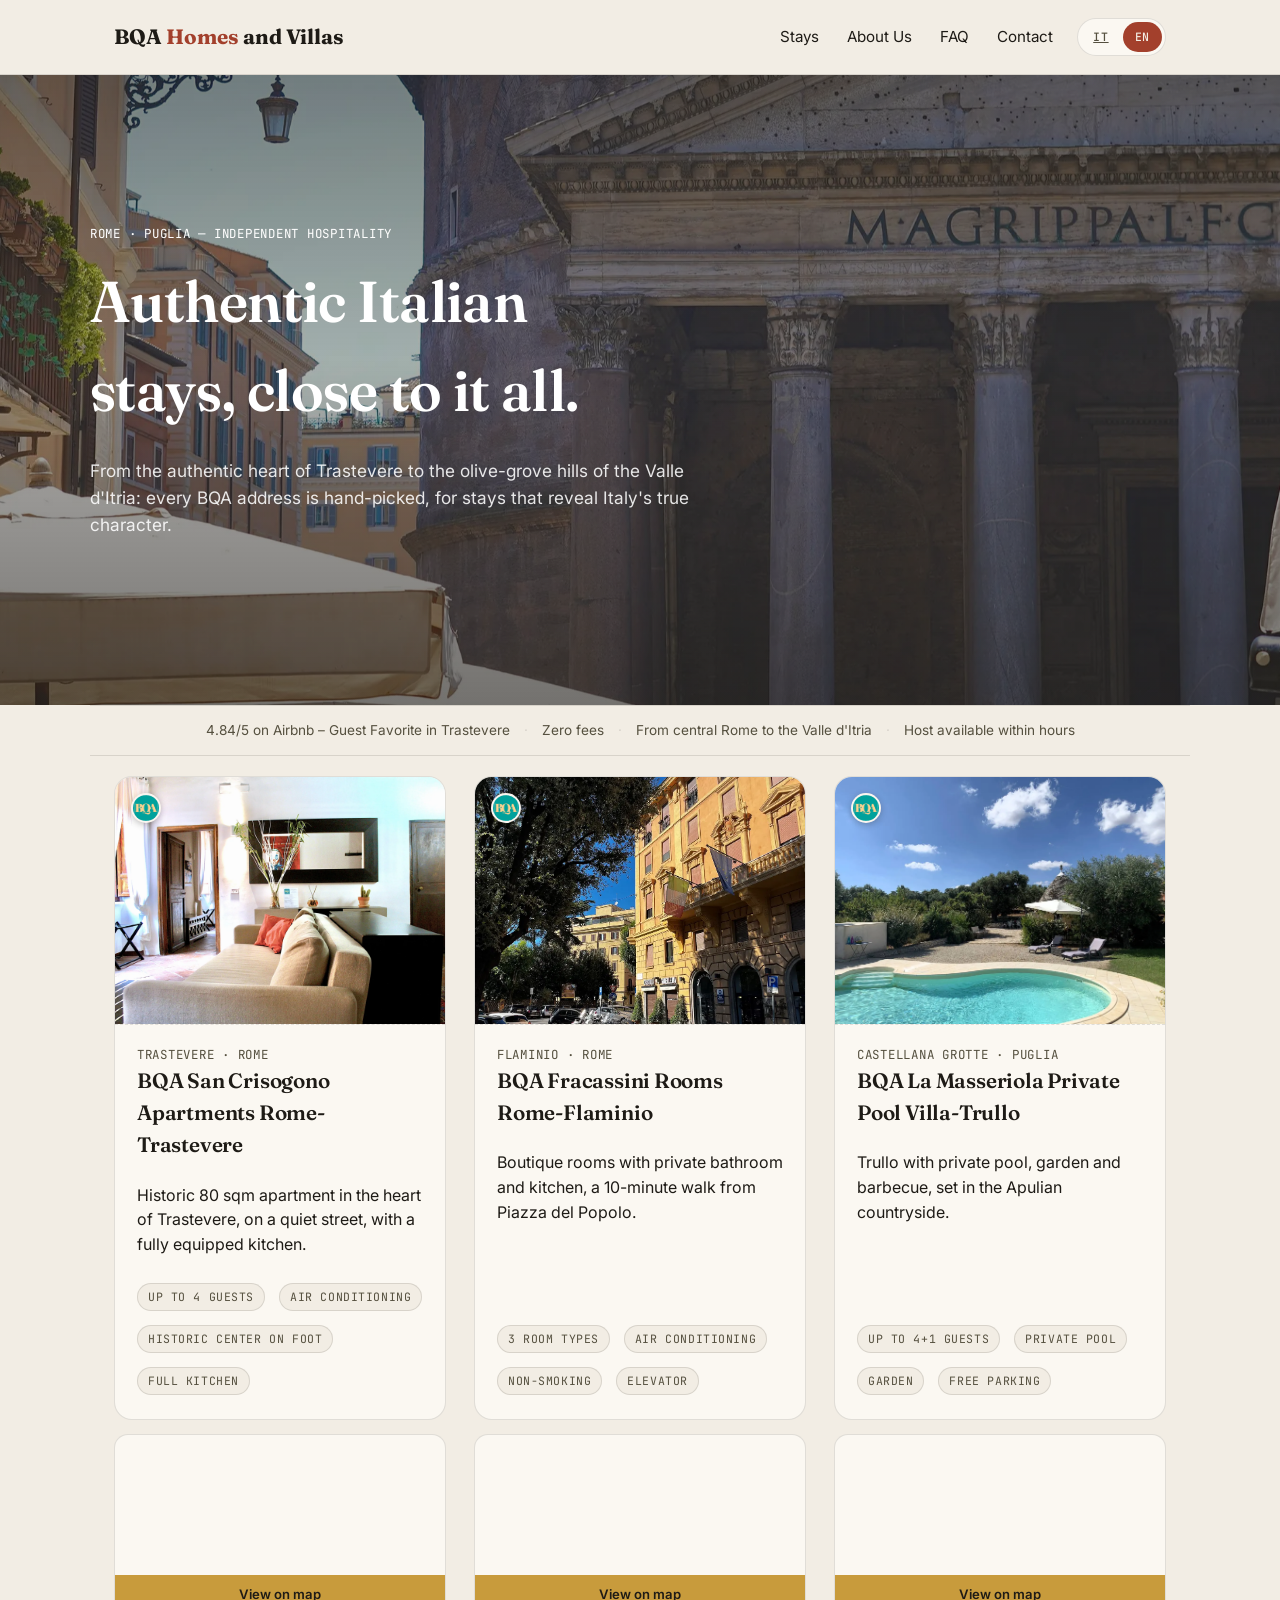
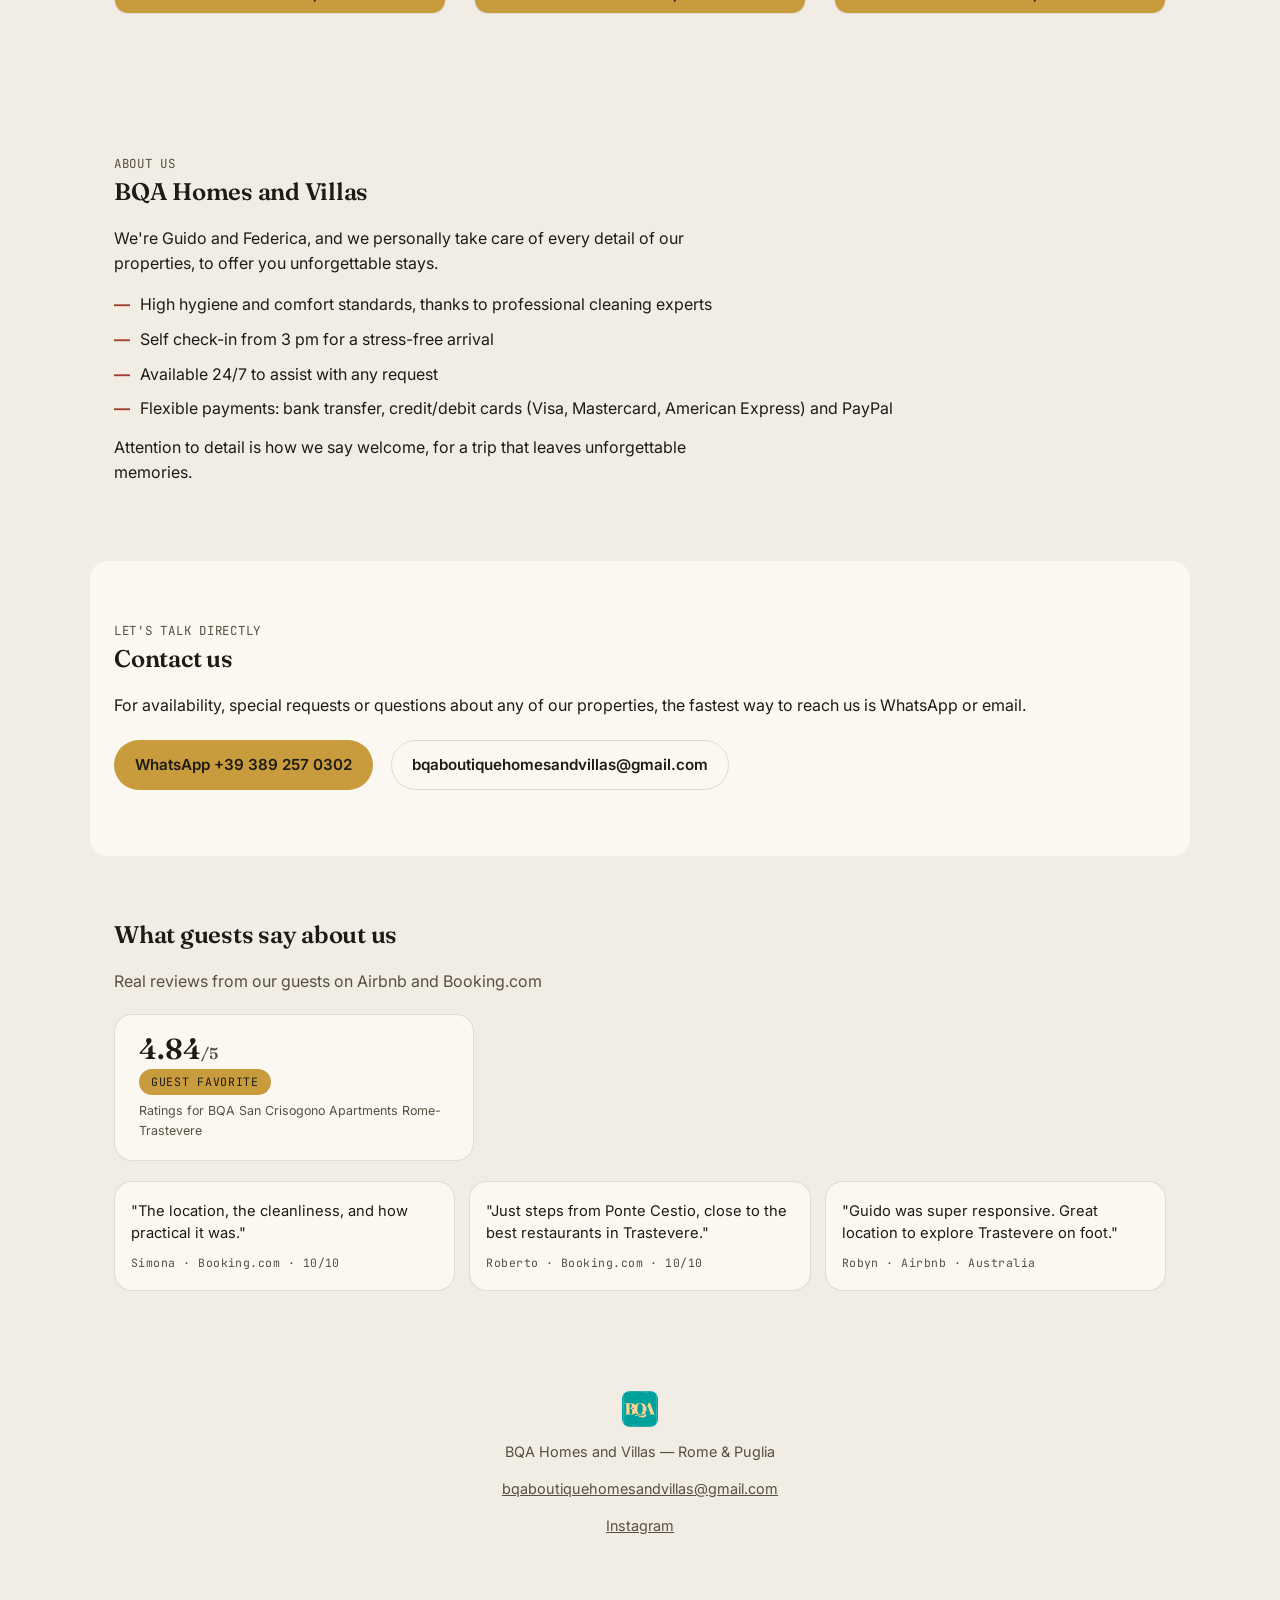
==== commit c1241111: "Allinea home e Masseriola: tolto Google Pay, orari e cancellazione - index.html, en/index.html: via " ====
--- a/en/index.html
+++ b/en/index.html
@@ -173,9 +173,9 @@
   <p class="lede" style="max-width:60ch;">We're Guido and Federica, and we personally take care of every detail of our properties, to offer you unforgettable stays.</p>
   <ul class="points">
     <li>High hygiene and comfort standards, thanks to professional cleaning experts</li>
-    <li>Self check-in for a stress-free arrival, at any hour</li>
+    <li>Self check-in from 3 pm for a stress-free arrival</li>
     <li>Available 24/7 to assist with any request</li>
-    <li>Flexible payments: bank transfer, credit/debit cards (Visa, Mastercard, American Express), PayPal and Google Pay</li>
+    <li>Flexible payments: bank transfer, credit/debit cards (Visa, Mastercard, American Express) and PayPal</li>
   </ul>
   <p class="lede" style="max-width:60ch; margin-top:14px;">Attention to detail is how we say welcome, for a trip that leaves unforgettable memories.</p>
 </section>
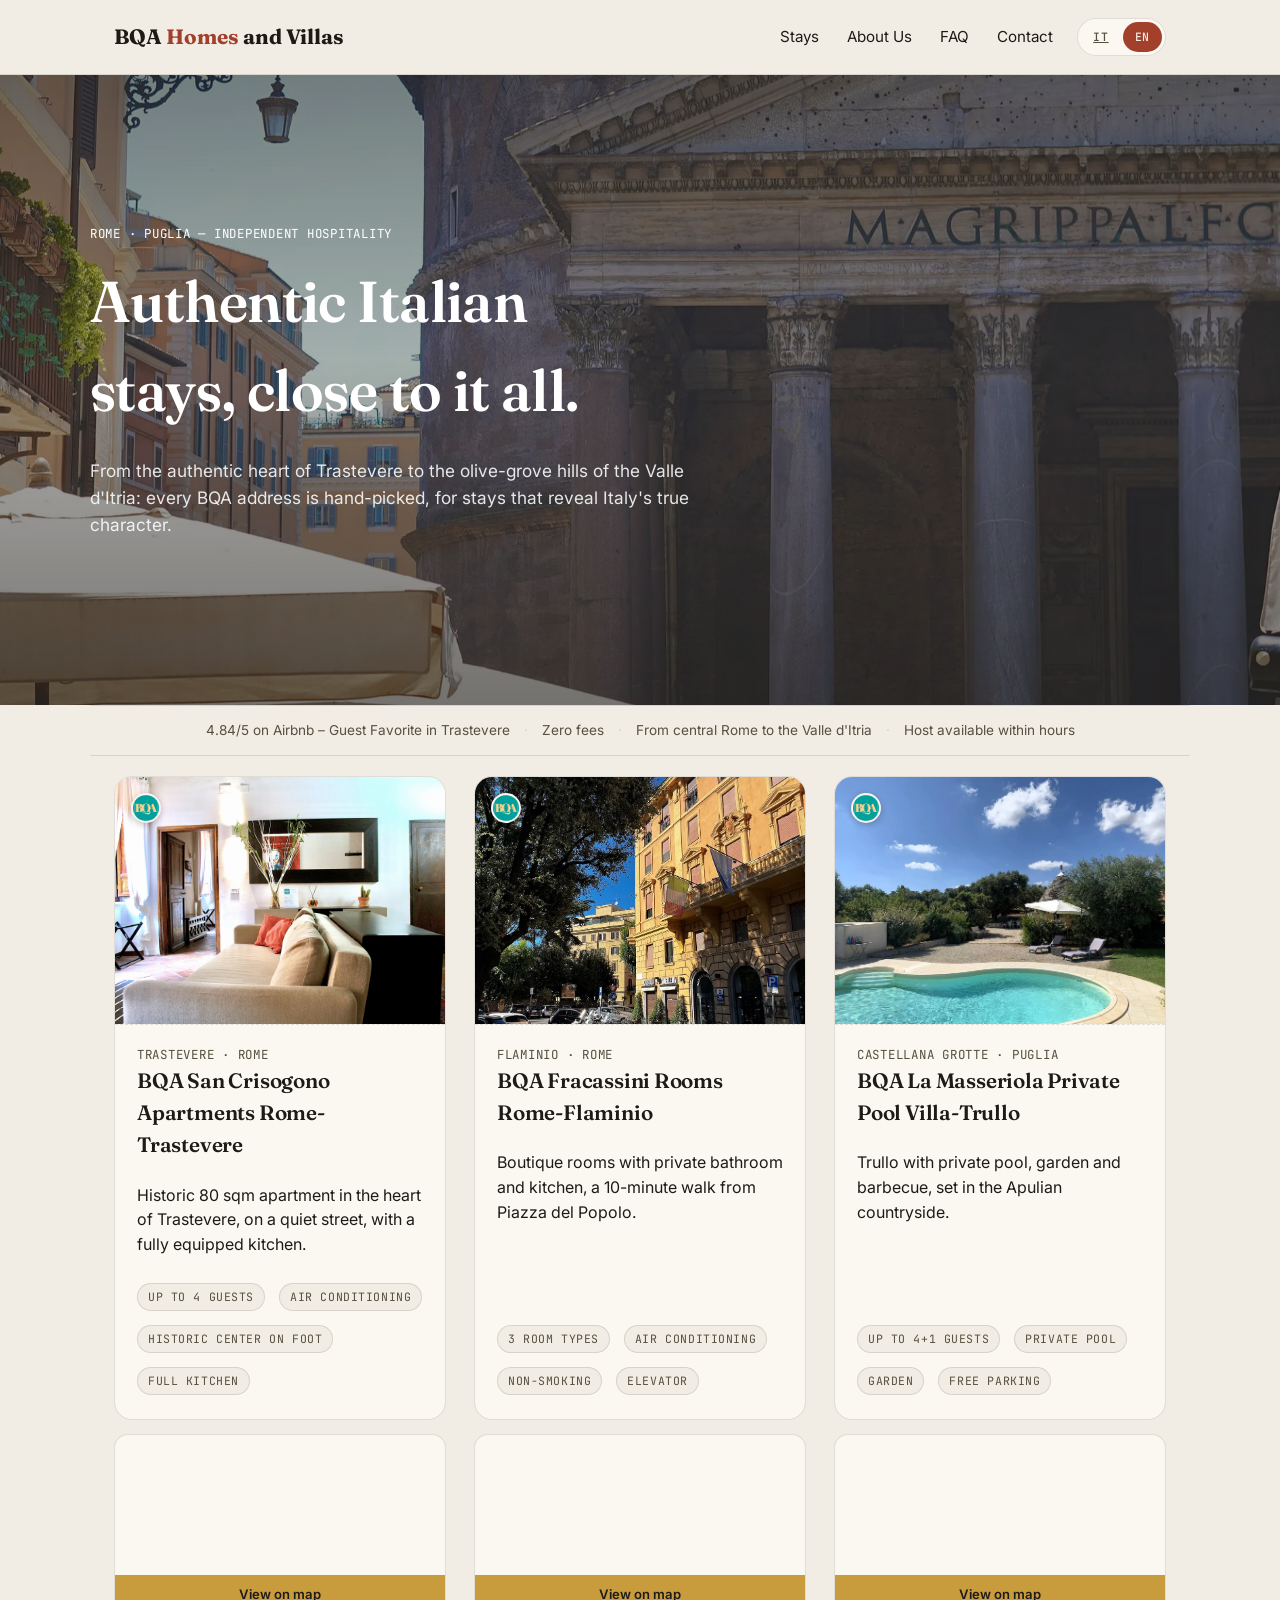
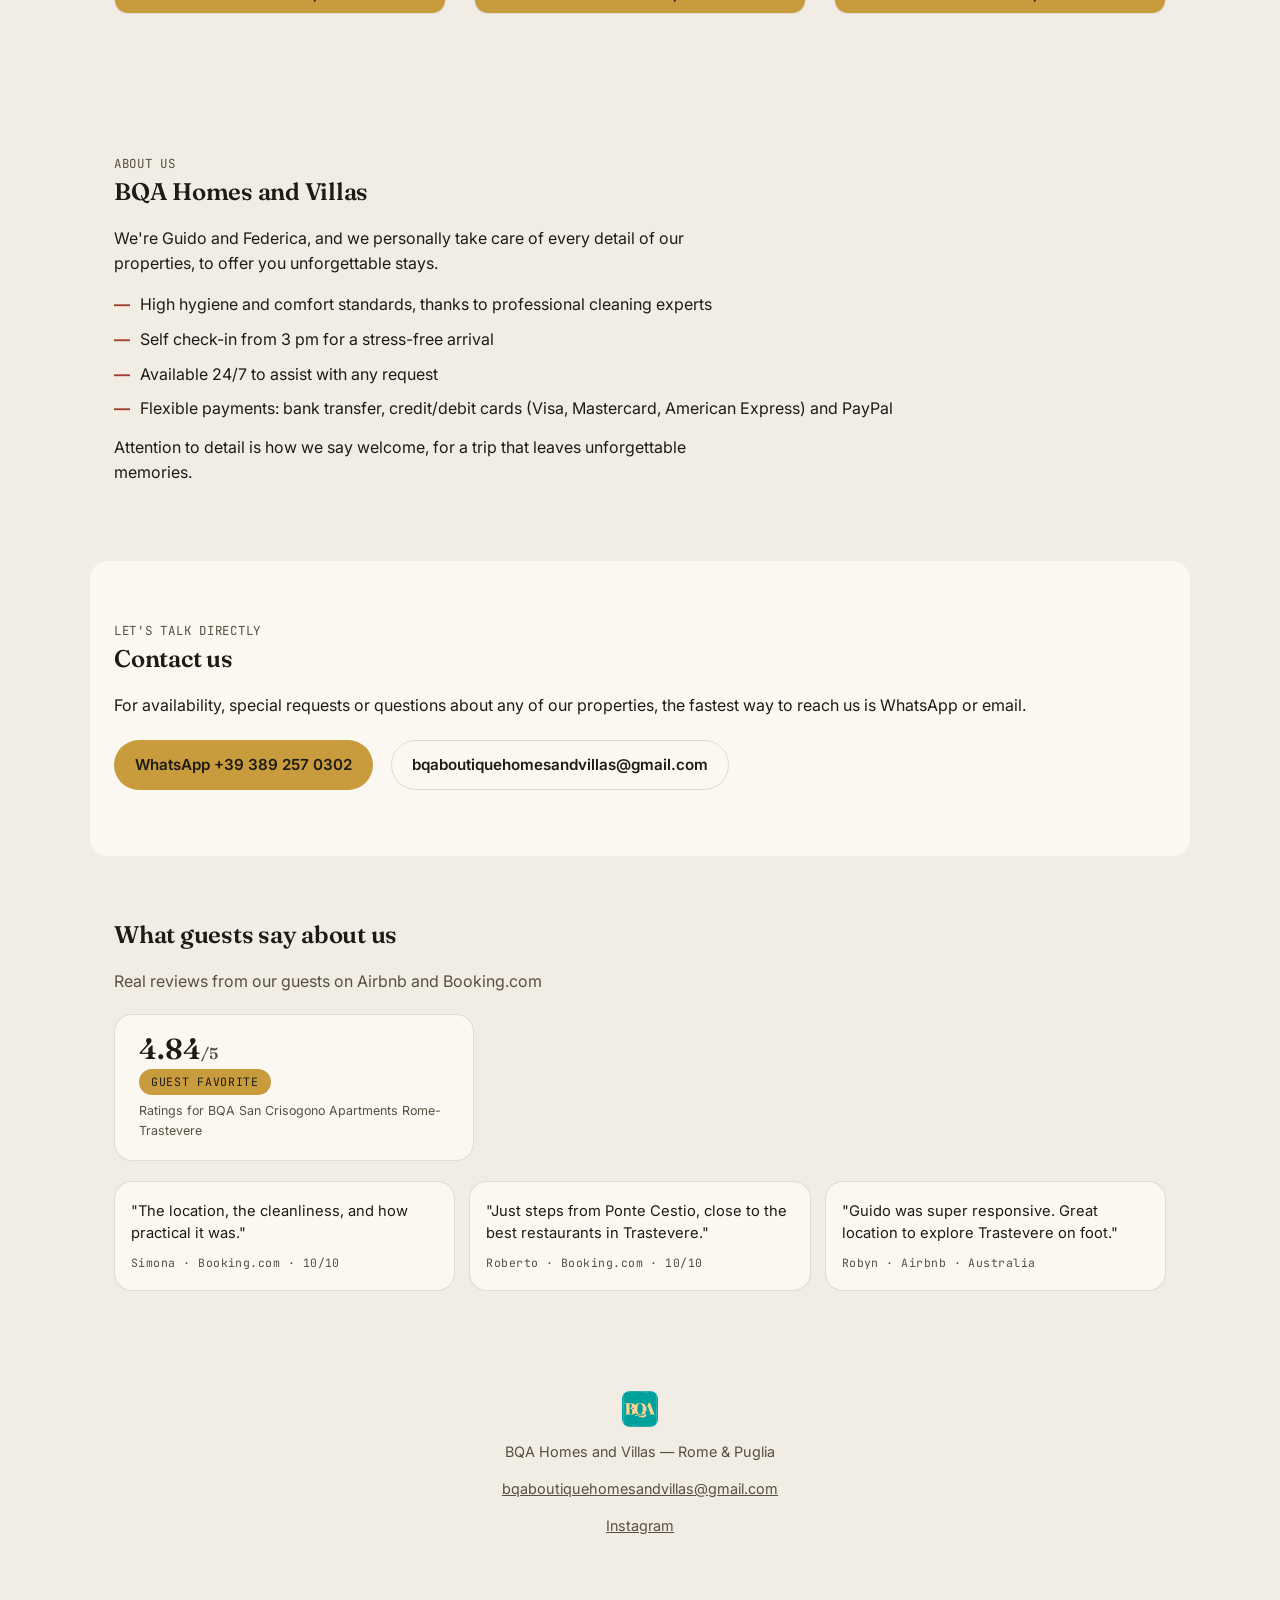
==== commit 19405ae7: "SEO: meta description senza "boutique", llms.txt con fatti chiave e disambiguazione Marriott, lastmo" ====
--- a/en/index.html
+++ b/en/index.html
@@ -4,17 +4,17 @@
 <meta charset="UTF-8">
 <meta name="viewport" content="width=device-width, initial-scale=1.0">
 <title>BQA Homes and Villas — Boutique Stays in Rome and Puglia</title>
-<meta name="description" id="meta-description" content="BQA Homes and Villas: boutique stays in Rome (Trastevere, Flaminio) and the Puglia countryside near Castellana Grotte. Book directly with us, no fees.">
+<meta name="description" id="meta-description" content="BQA Homes and Villas: apartments and rooms in Rome (Trastevere, Flaminio) and a private-pool villa in Puglia (Castellana Grotte). Book directly with us, no fees.">
 <meta property="og:type" content="website">
 <meta property="og:title" content="BQA Homes and Villas — Boutique Stays in Rome and Puglia">
-<meta property="og:description" content="BQA Homes and Villas: boutique stays in Rome (Trastevere, Flaminio) and the Puglia countryside near Castellana Grotte. Book directly with us, no fees.">
+<meta property="og:description" content="BQA Homes and Villas: apartments and rooms in Rome (Trastevere, Flaminio) and a private-pool villa in Puglia (Castellana Grotte). Book directly with us, no fees.">
 <meta property="og:image" content="https://bqahomesandvillas.com/images/Trastevere/salone1.jpg">
 <meta property="og:url" content="https://bqahomesandvillas.com/en/">
 <link rel="canonical" href="https://bqahomesandvillas.com/en/">
 <meta property="og:locale" content="en_US">
 <meta name="twitter:card" content="summary_large_image">
 <meta name="twitter:title" content="BQA Homes and Villas — Boutique Stays in Rome and Puglia">
-<meta name="twitter:description" content="BQA Homes and Villas: boutique stays in Rome (Trastevere, Flaminio) and the Puglia countryside near Castellana Grotte. Book directly with us, no fees.">
+<meta name="twitter:description" content="BQA Homes and Villas: apartments and rooms in Rome (Trastevere, Flaminio) and a private-pool villa in Puglia (Castellana Grotte). Book directly with us, no fees.">
 <meta name="twitter:image" content="https://bqahomesandvillas.com/images/Trastevere/salone1.jpg">
 <link rel="alternate" hreflang="it" href="https://bqahomesandvillas.com/">
 <link rel="alternate" hreflang="en" href="https://bqahomesandvillas.com/en/">
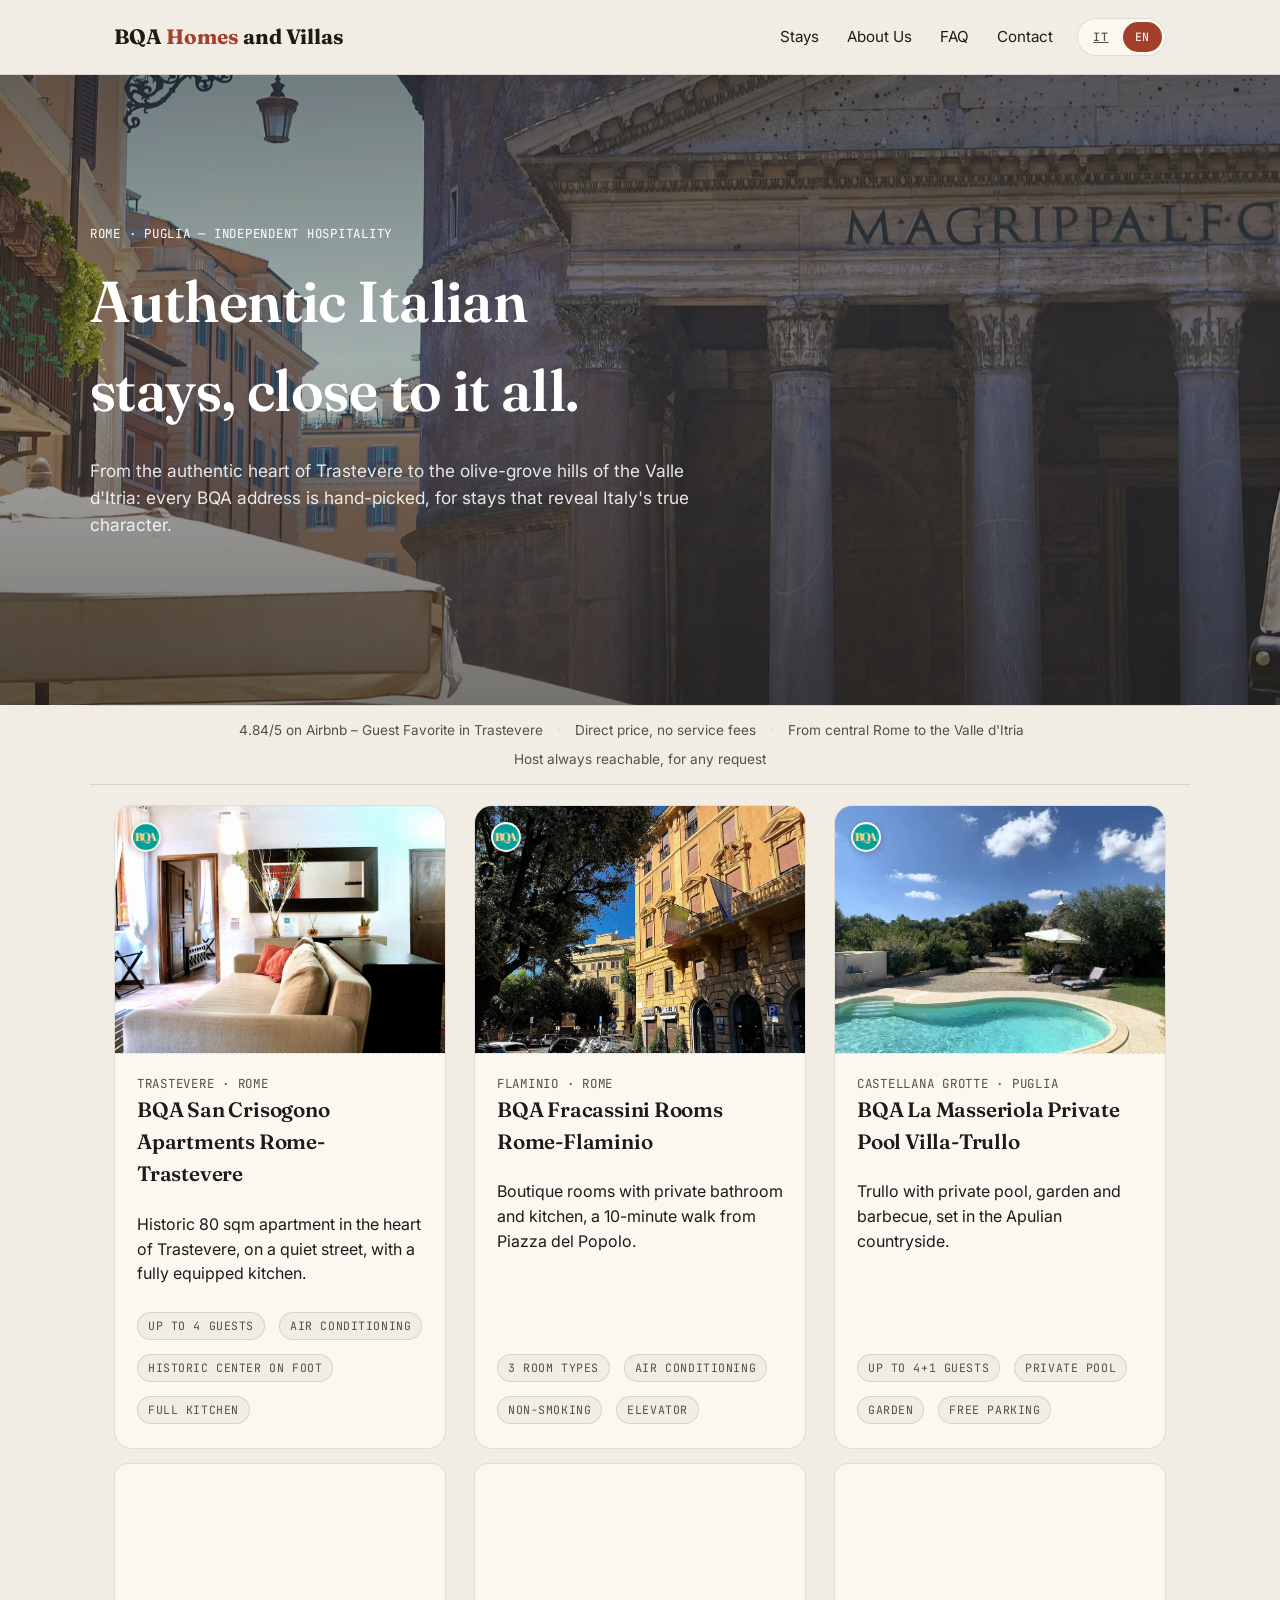
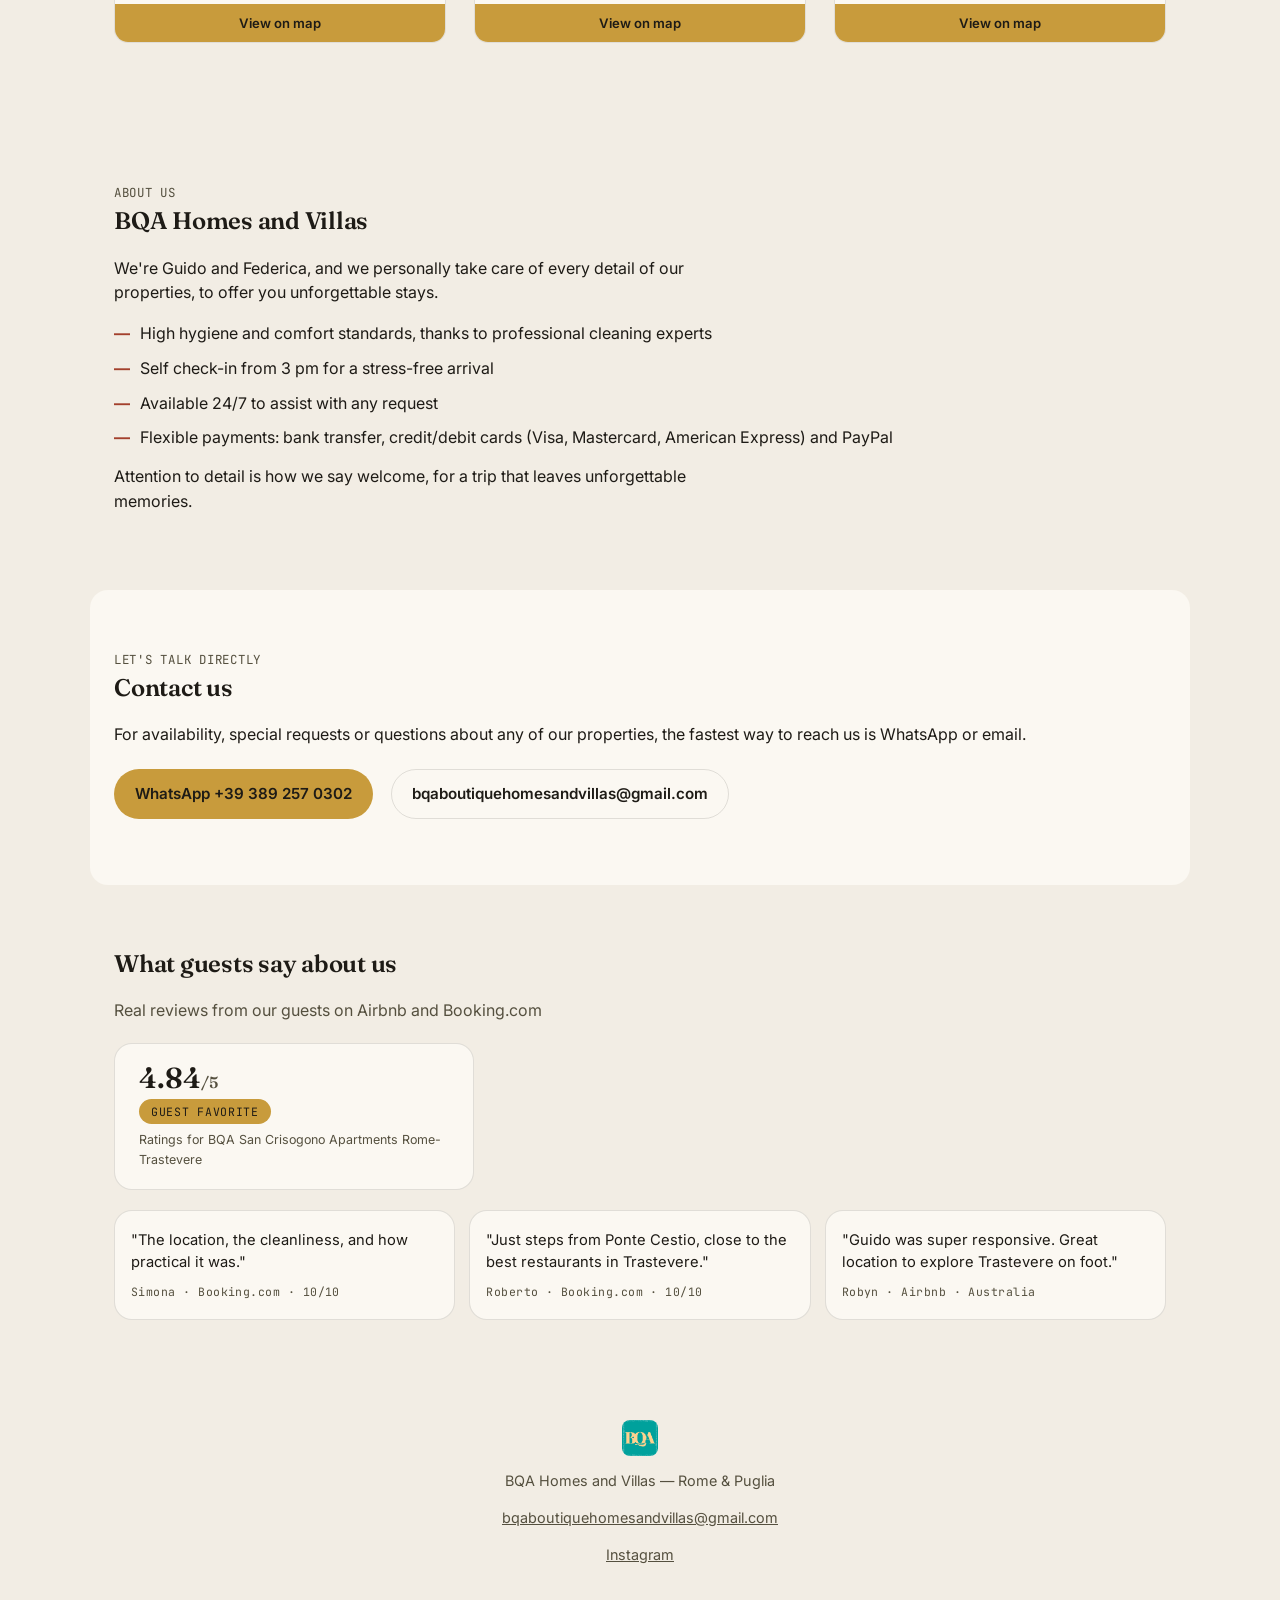
==== commit 8edd6fb6: "Home: trust bar più chiara (costi, disponibilità), titolo EN senza boutique; FAQ cancellazione più c" ====
--- a/en/index.html
+++ b/en/index.html
@@ -3,17 +3,17 @@
 <head>
 <meta charset="UTF-8">
 <meta name="viewport" content="width=device-width, initial-scale=1.0">
-<title>BQA Homes and Villas — Boutique Stays in Rome and Puglia</title>
+<title>BQA Homes and Villas — Apartments in Rome, Villa in Puglia</title>
 <meta name="description" id="meta-description" content="BQA Homes and Villas: apartments and rooms in Rome (Trastevere, Flaminio) and a private-pool villa in Puglia (Castellana Grotte). Book directly with us, no fees.">
 <meta property="og:type" content="website">
-<meta property="og:title" content="BQA Homes and Villas — Boutique Stays in Rome and Puglia">
+<meta property="og:title" content="BQA Homes and Villas — Apartments in Rome, Villa in Puglia">
 <meta property="og:description" content="BQA Homes and Villas: apartments and rooms in Rome (Trastevere, Flaminio) and a private-pool villa in Puglia (Castellana Grotte). Book directly with us, no fees.">
 <meta property="og:image" content="https://bqahomesandvillas.com/images/Trastevere/salone1.jpg">
 <meta property="og:url" content="https://bqahomesandvillas.com/en/">
 <link rel="canonical" href="https://bqahomesandvillas.com/en/">
 <meta property="og:locale" content="en_US">
 <meta name="twitter:card" content="summary_large_image">
-<meta name="twitter:title" content="BQA Homes and Villas — Boutique Stays in Rome and Puglia">
+<meta name="twitter:title" content="BQA Homes and Villas — Apartments in Rome, Villa in Puglia">
 <meta name="twitter:description" content="BQA Homes and Villas: apartments and rooms in Rome (Trastevere, Flaminio) and a private-pool villa in Puglia (Castellana Grotte). Book directly with us, no fees.">
 <meta name="twitter:image" content="https://bqahomesandvillas.com/images/Trastevere/salone1.jpg">
 <link rel="alternate" hreflang="it" href="https://bqahomesandvillas.com/">
@@ -90,11 +90,11 @@
 <div class="trust-bar">
   <span>4.84/5 on Airbnb – Guest Favorite in Trastevere</span>
   <span class="trust-sep" aria-hidden="true">·</span>
-  <span>Zero fees</span>
+  <span>Direct price, no service fees</span>
   <span class="trust-sep" aria-hidden="true">·</span>
   <span>From central Rome to the Valle d'Itria</span>
   <span class="trust-sep" aria-hidden="true">·</span>
-  <span>Host available within hours</span>
+  <span>Host always reachable, for any request</span>
 </div>
 
 <section id="strutture" class="tags">
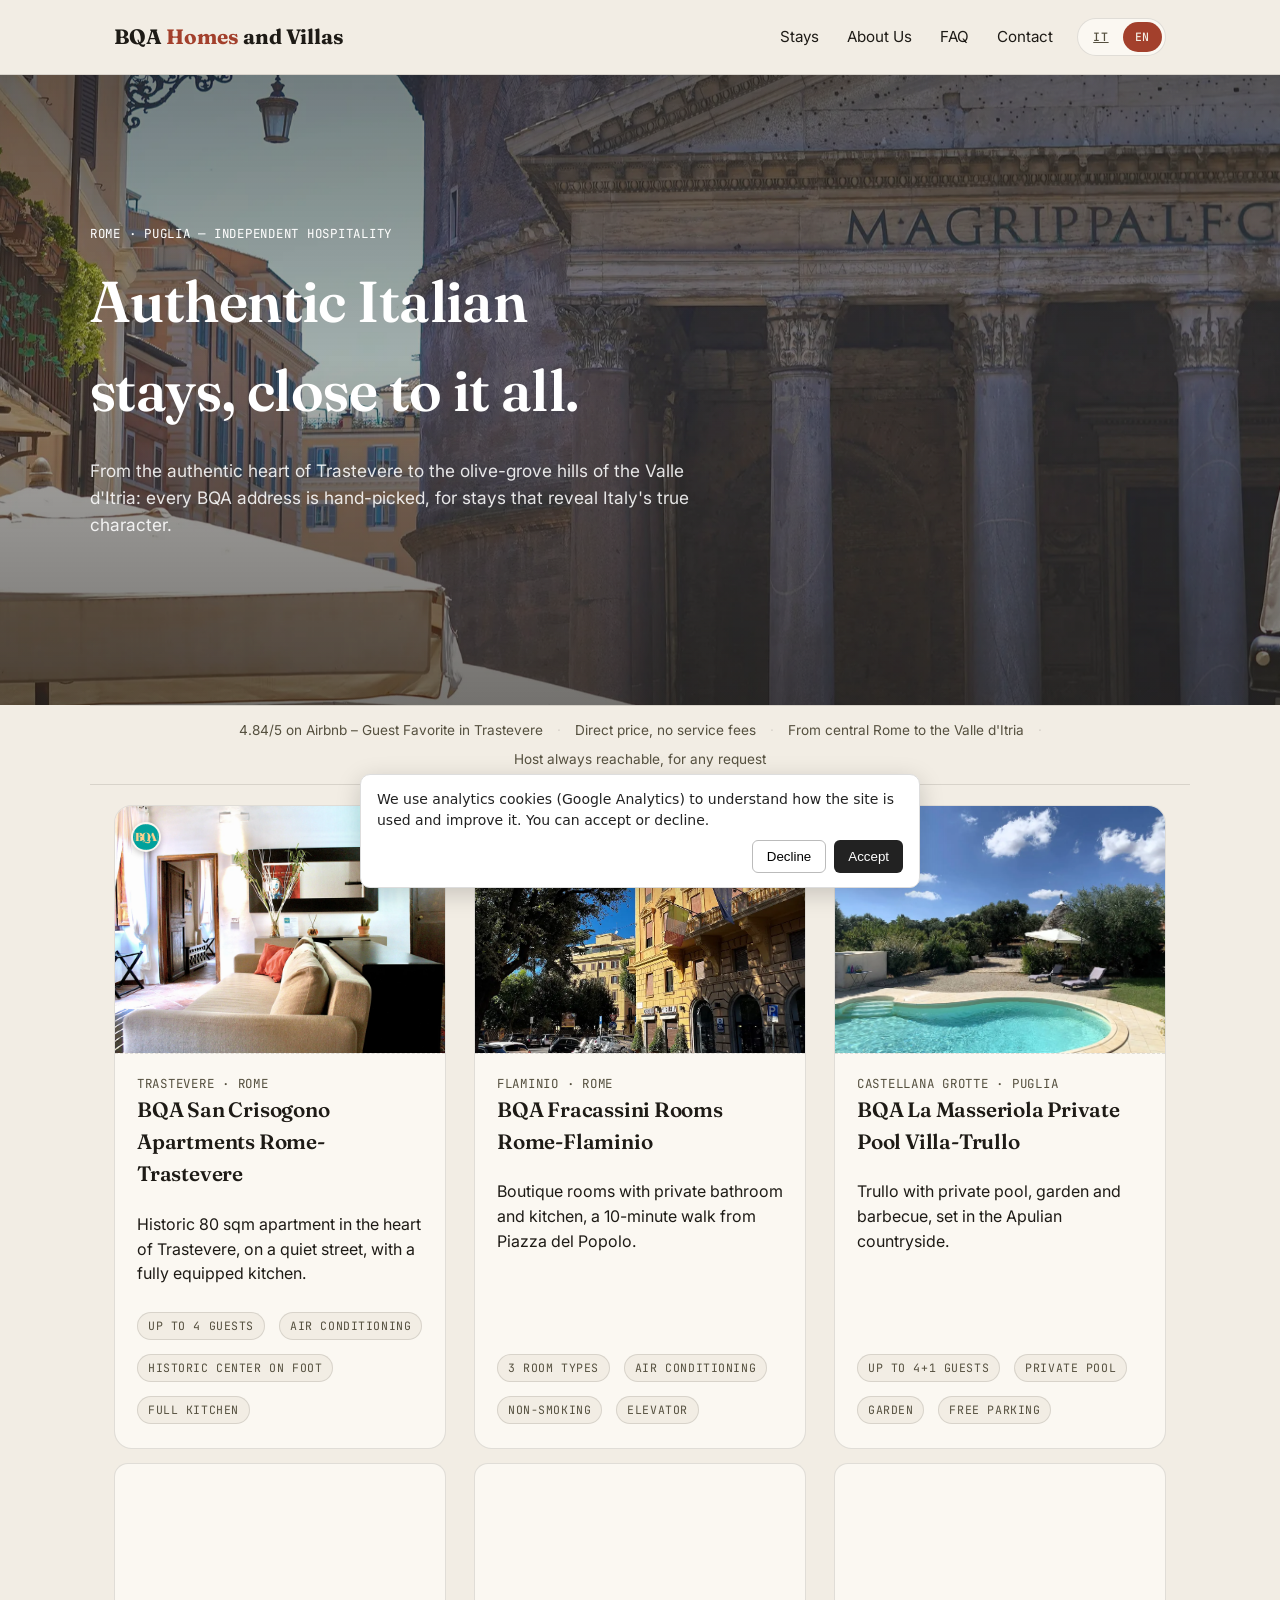
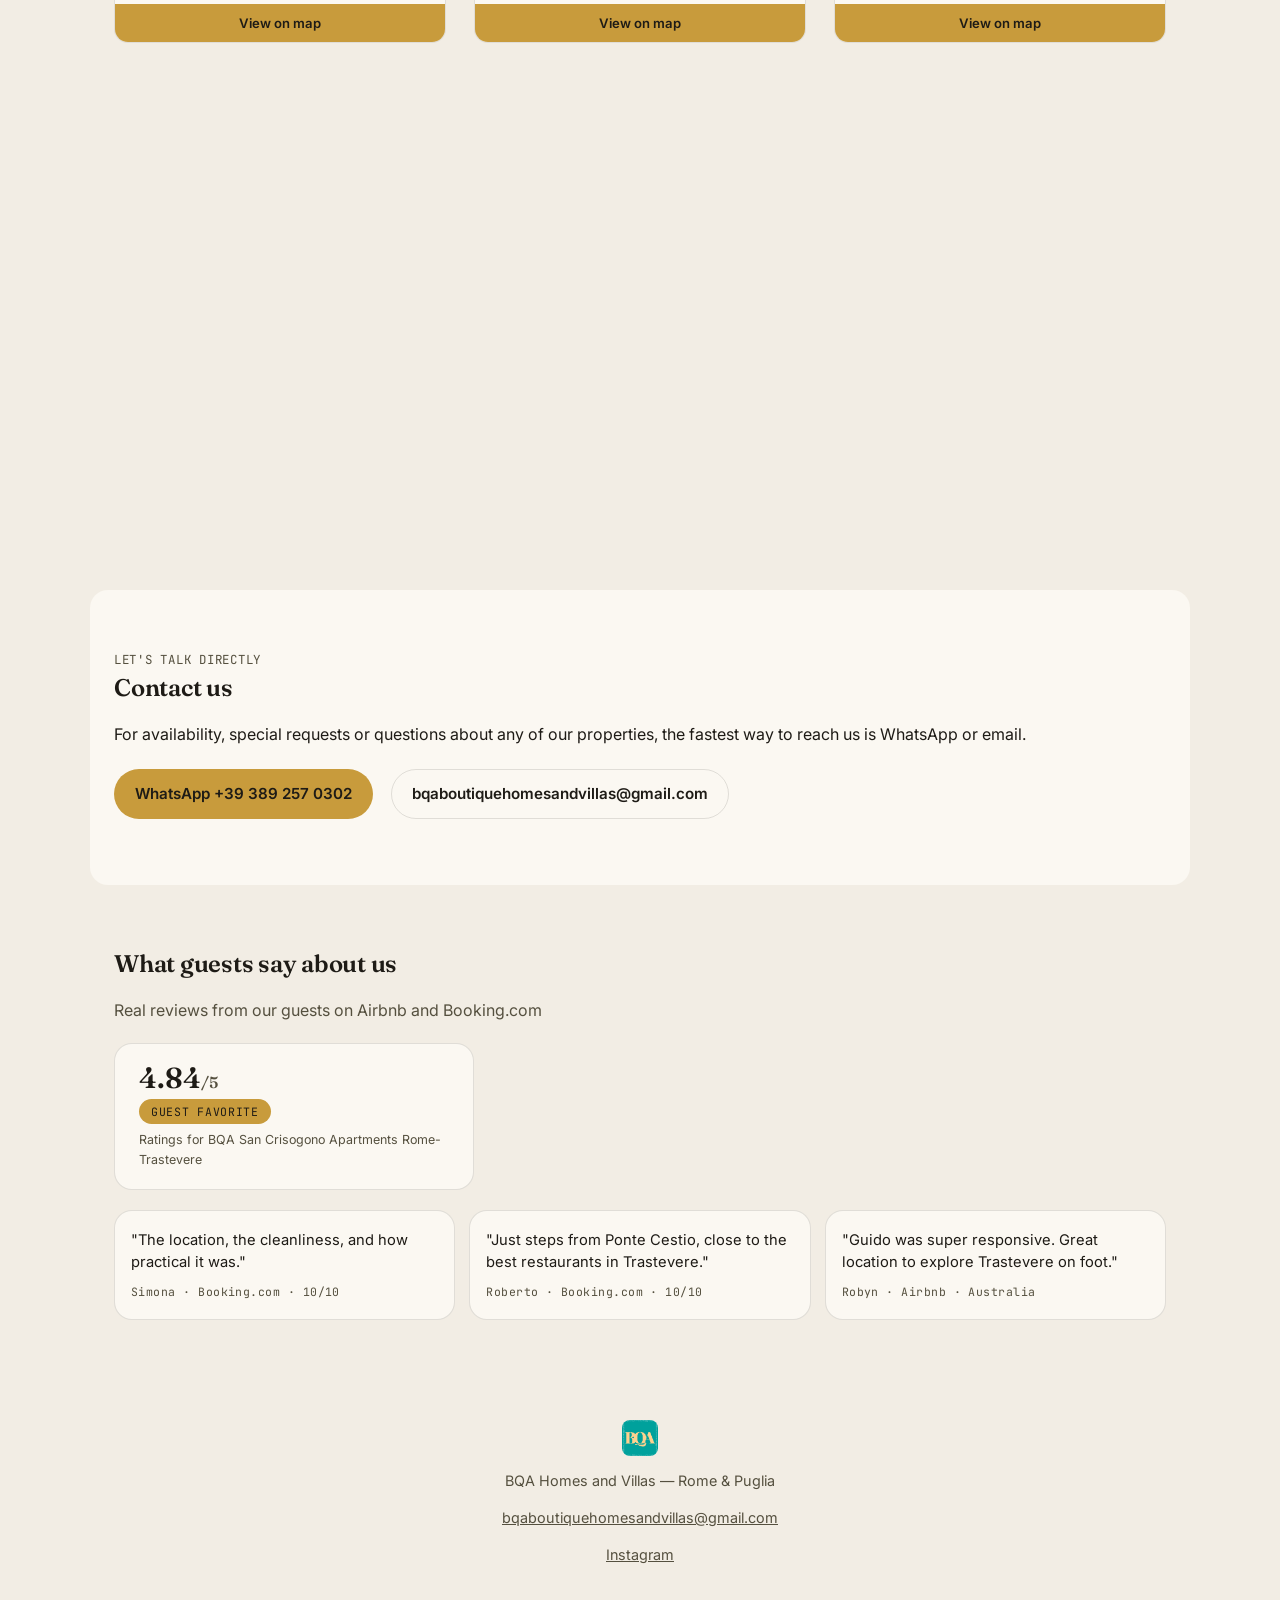
==== commit 74e9bfe5: "Analytics: GA4 con banner cookie (consenso) ed eventi WhatsApp, email, telefono, click verso Booking" ====
--- a/en/index.html
+++ b/en/index.html
@@ -227,5 +227,6 @@
 
 <script src="/i18n.js"></script>
 
+<script src="/analytics.js" defer></script>
 </body>
 </html>
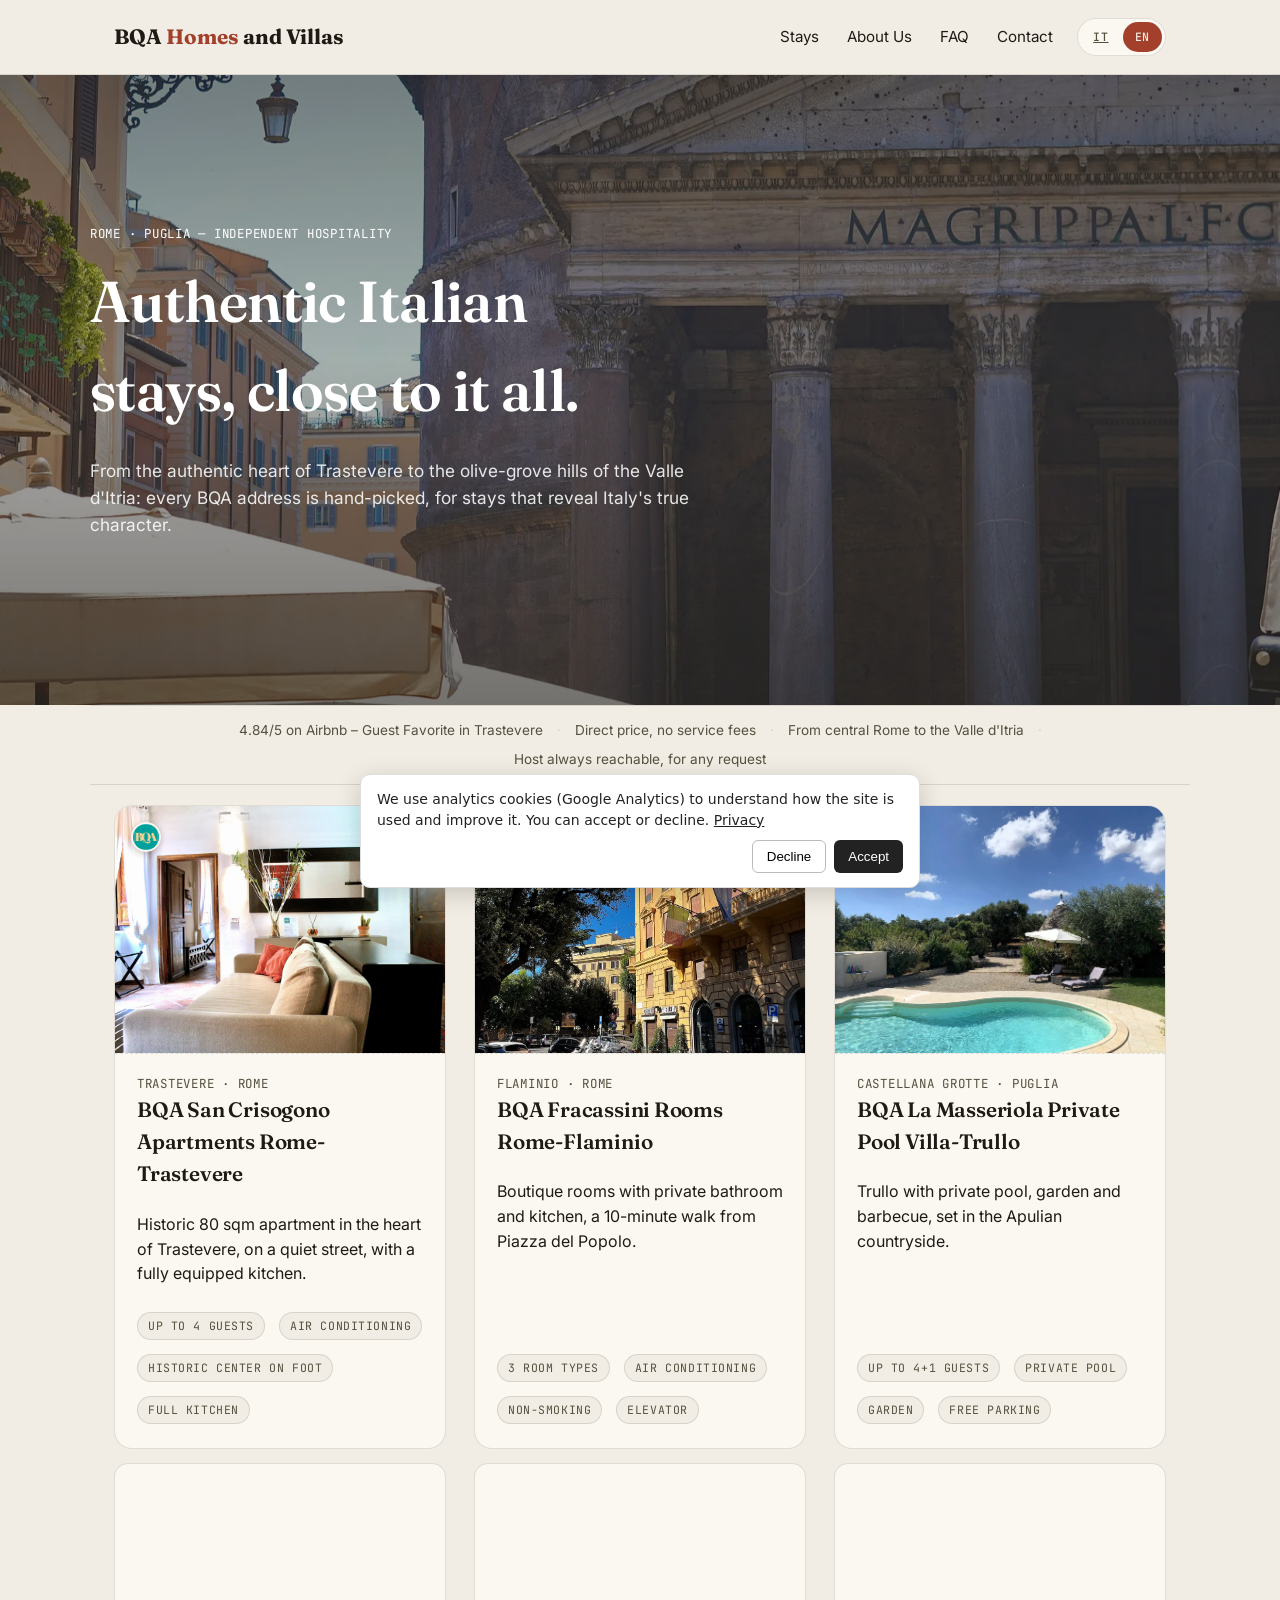
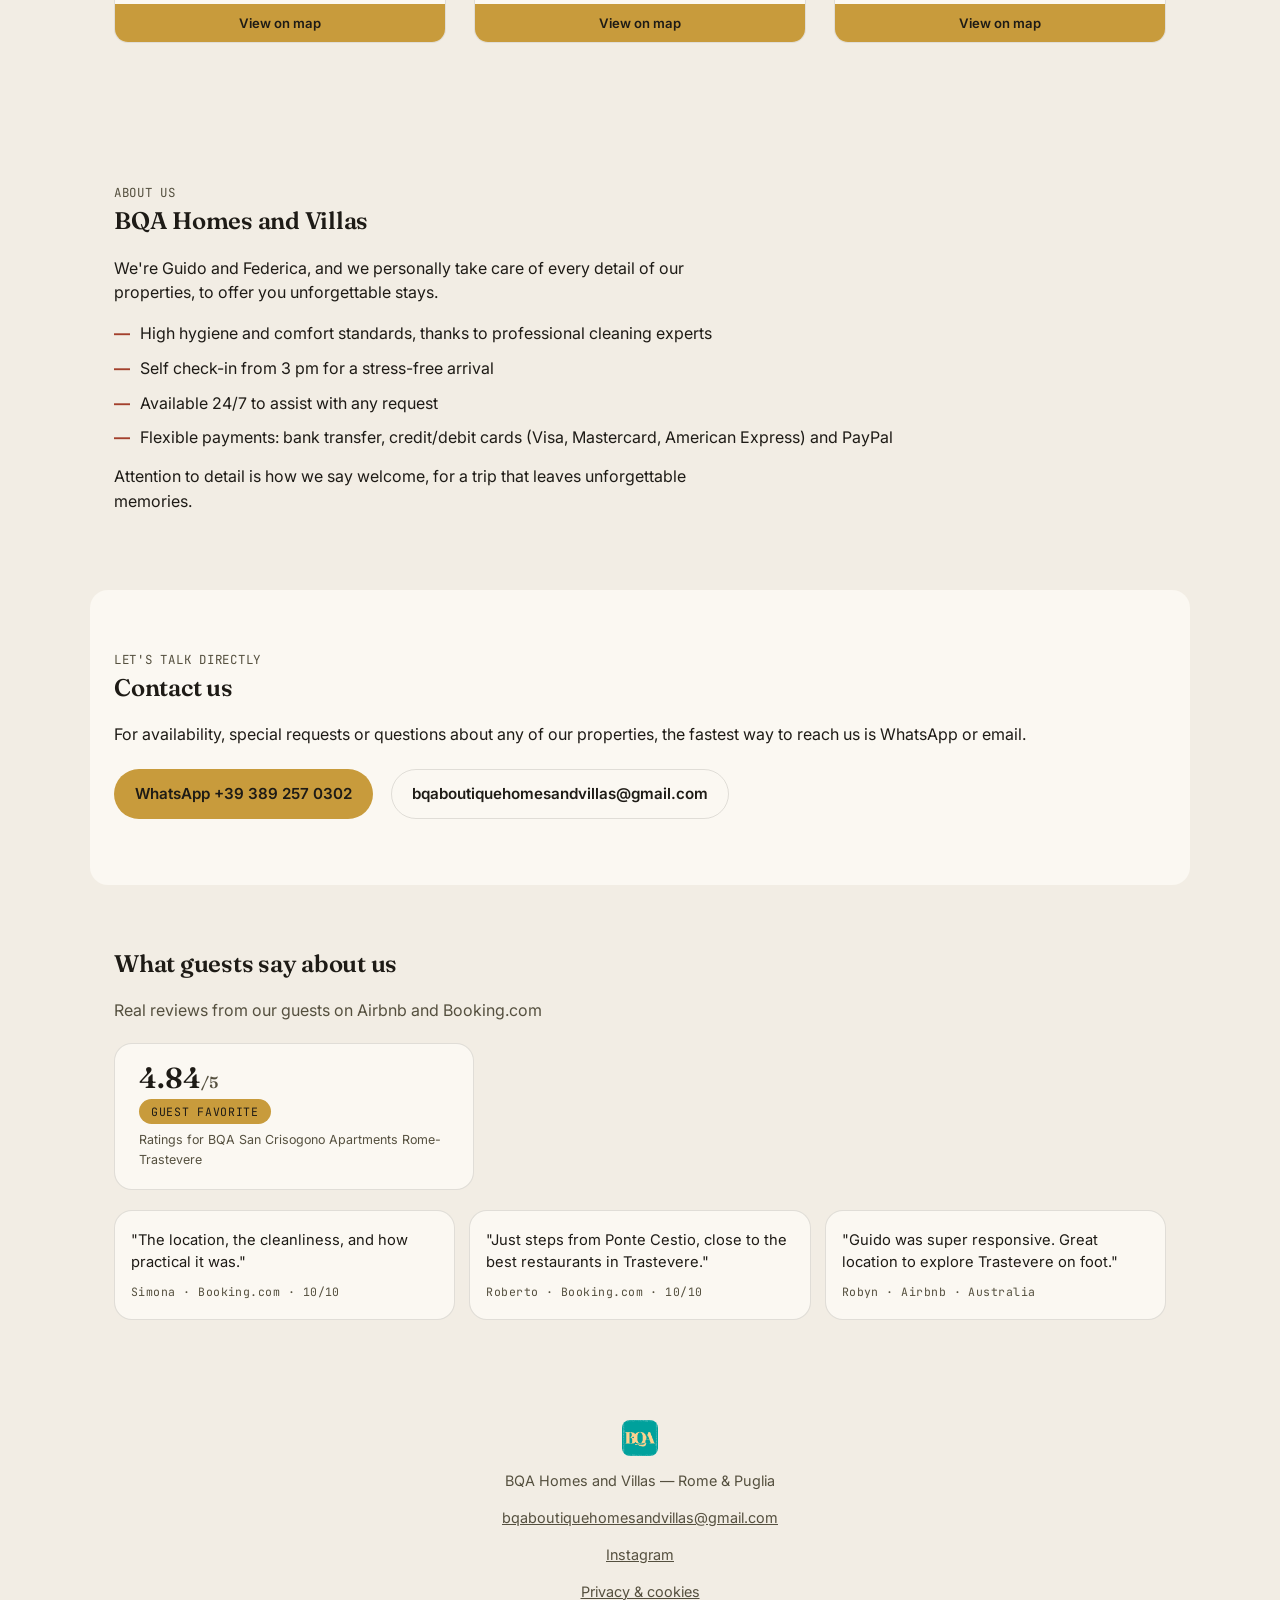
==== commit e910821f: "Privacy e cookie: pagine IT/EN, link nel footer e nel banner cookie" ====
--- a/en/index.html
+++ b/en/index.html
@@ -223,6 +223,7 @@
   <p>BQA Homes and Villas — Rome &amp; Puglia</p>
   <p><a href="mailto:bqaboutiquehomesandvillas@gmail.com">bqaboutiquehomesandvillas@gmail.com</a></p>
   <p><a href="https://www.instagram.com/bqahomesandvillas/" target="_blank" rel="noopener noreferrer" aria-label="Instagram BQA Homes and Villas">Instagram</a></p>
+  <p><a href="/en/privacy.html">Privacy &amp; cookies</a></p>
 </footer>
 
 <script src="/i18n.js"></script>
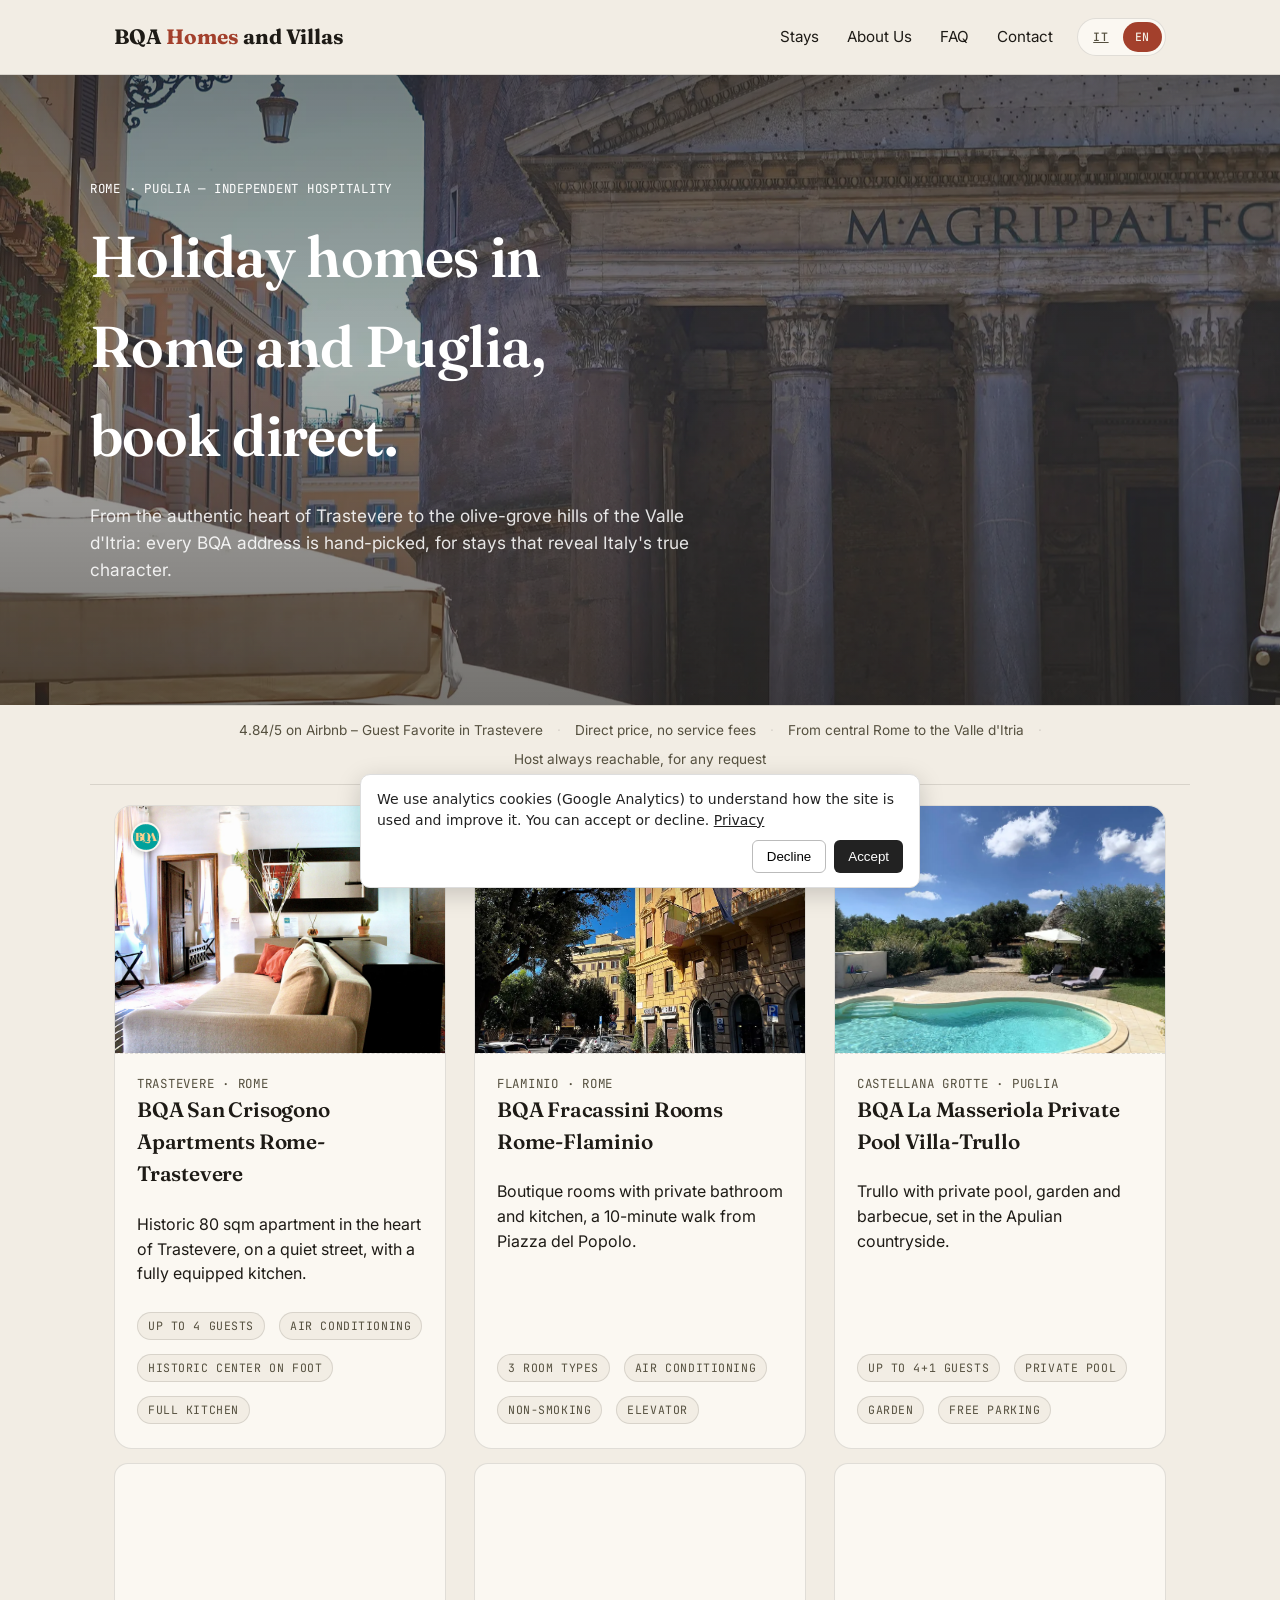
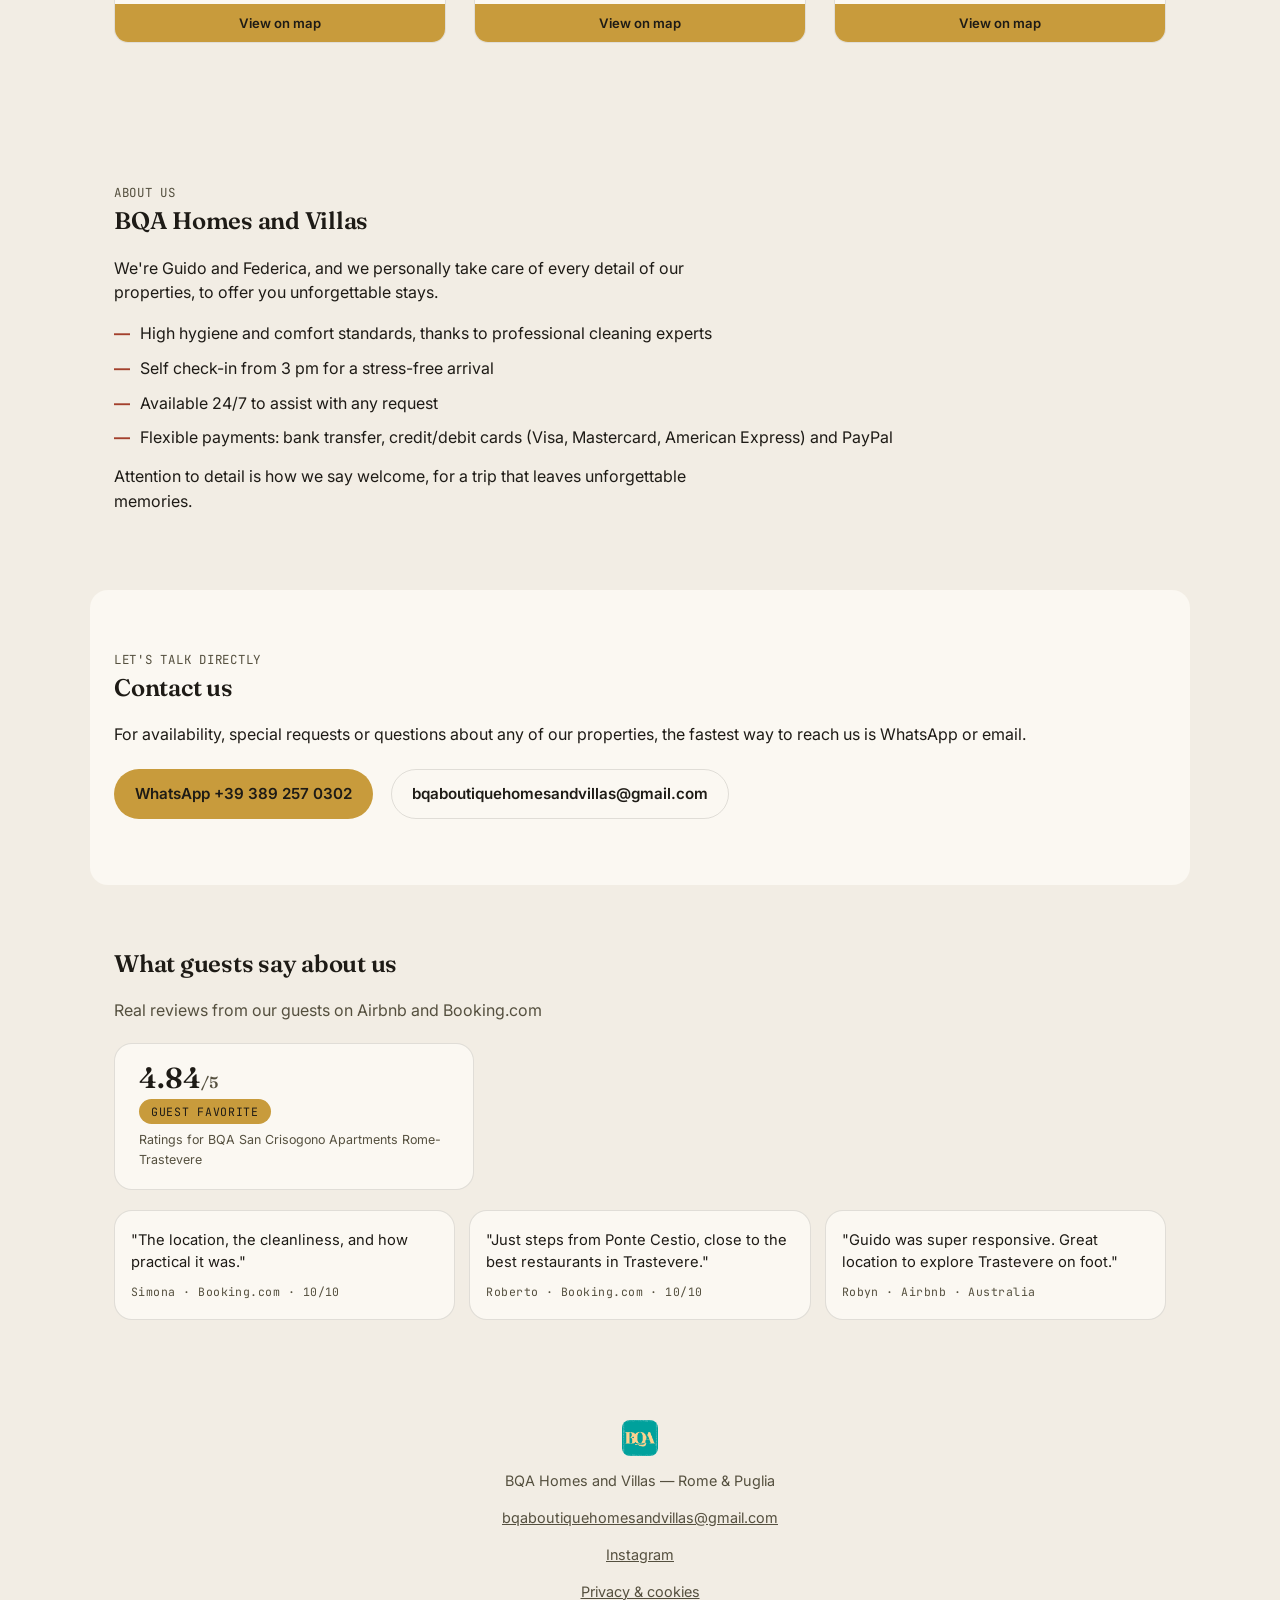
==== commit fbd8b47b: "Home H1 con parole chiave; WhatsApp in primo piano nelle card disponibilità; FAQ per struttura; JSON" ====
--- a/en/index.html
+++ b/en/index.html
@@ -82,7 +82,7 @@
   <div class="hero-overlay" aria-hidden="true"></div>
   <div class="hero-content">
     <div class="mono eyebrow">Rome · Puglia — Independent hospitality</div>
-    <h1>Authentic Italian stays, close to it all.</h1>
+    <h1>Holiday homes in Rome and Puglia, book direct.</h1>
     <p class="lede">From the authentic heart of Trastevere to the olive-grove hills of the Valle d'Itria: every BQA address is hand-picked, for stays that reveal Italy's true character.</p>
   </div>
 </section>
